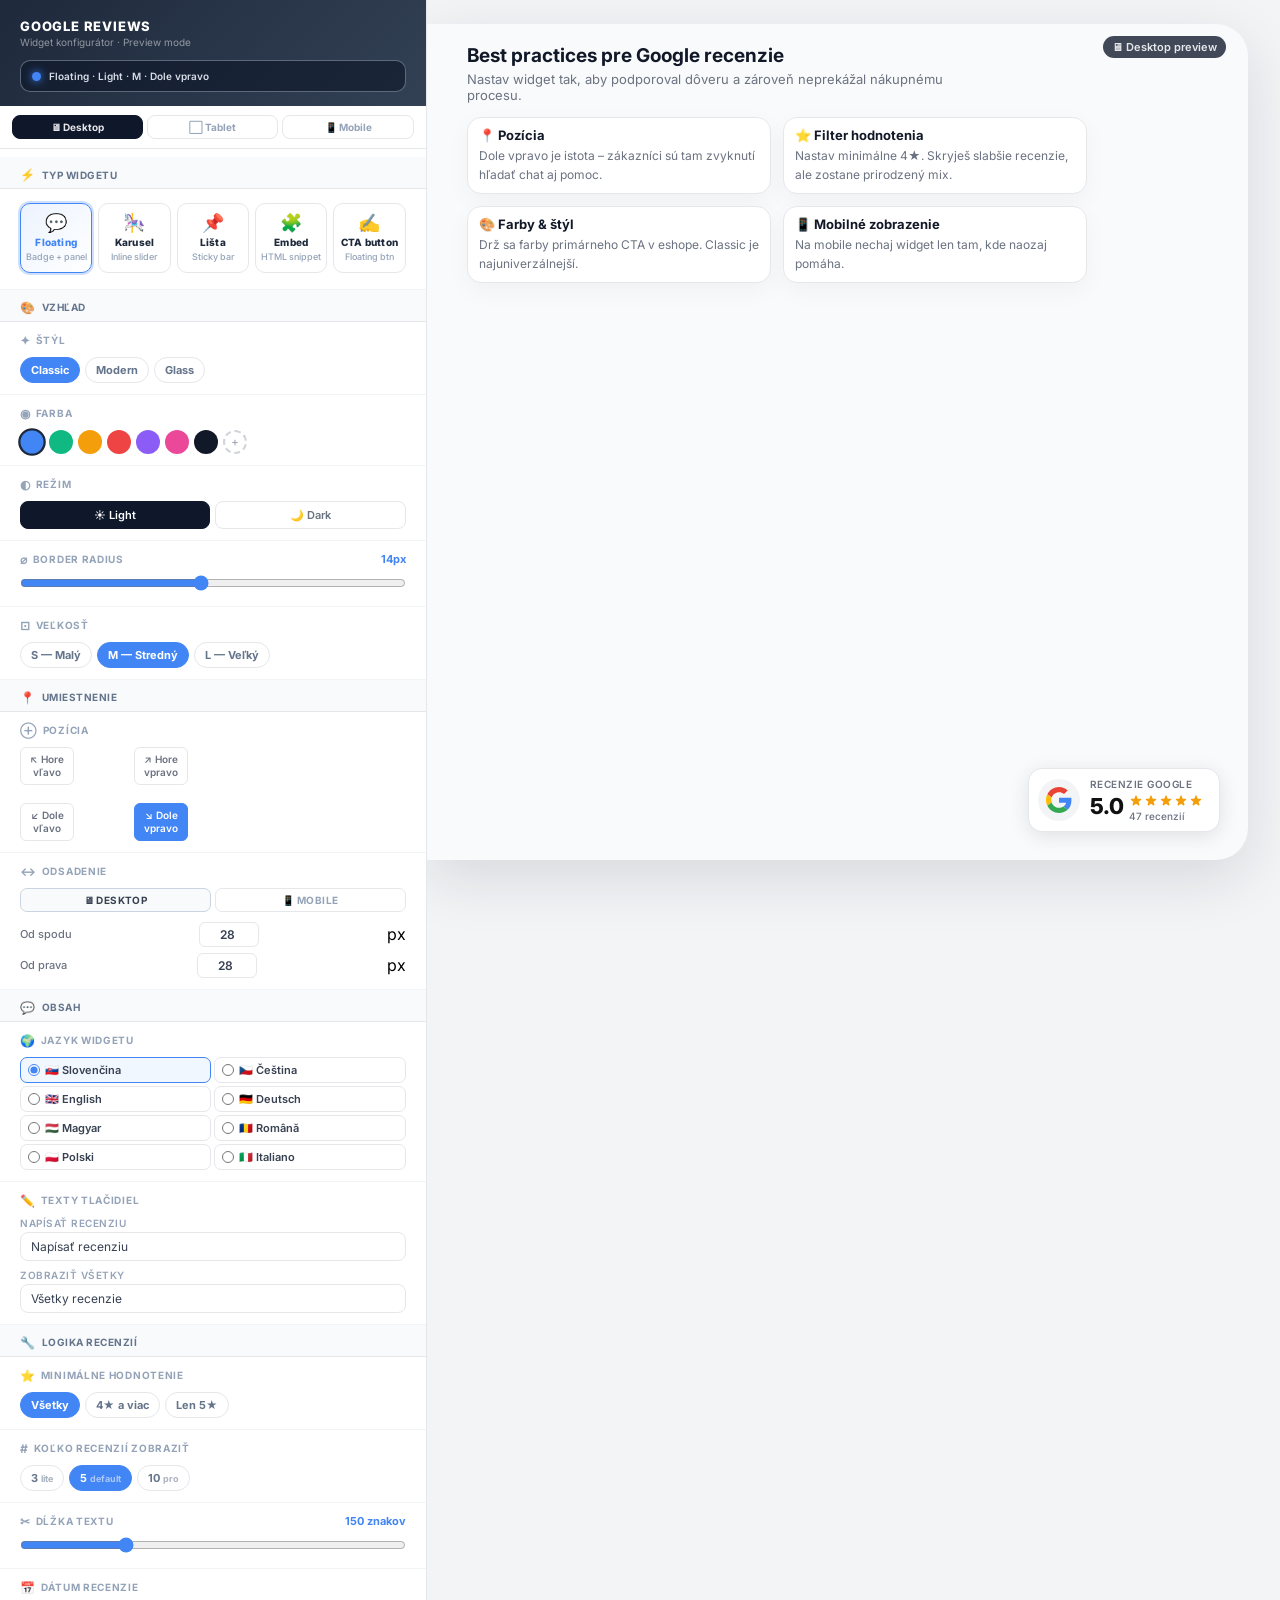
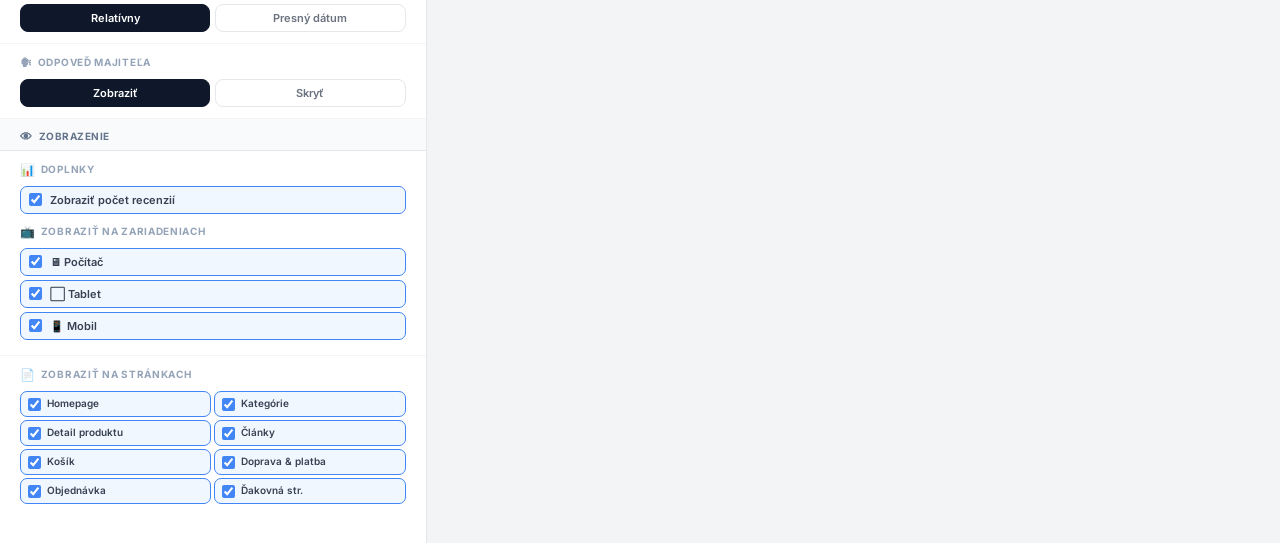
==== google_reviews_widget_v9.html @ a3aeabeb "feat(B): Karusel — reálny slider preview, buildCarousel, CSS štýly" ====
<!DOCTYPE html>
<html lang="sk">
<head>
<meta charset="UTF-8">
<meta name="viewport" content="width=device-width, initial-scale=1.0">
<title>Google Reviews Widget – v9</title>
<link href="https://fonts.googleapis.com/css2?family=Inter:wght@400;500;600;700;800&display=swap" rel="stylesheet">
<link rel="stylesheet" href="styles.css">
</head>
<body>

<div class="app-shell">
  <!-- CONFIG -->
  <div id="config">
    <div class="cfg-head">
      <div class="cfg-head-title">Google Reviews</div>
      <div class="cfg-head-sub">Widget konfigurátor · Preview mode</div>
      <div class="cfg-preview">
        <div class="cfg-preview-dot" id="preview-dot"></div>
        <div class="cfg-preview-text" id="preview-text">Floating · Light · M · Dole vpravo</div>
      </div>
    </div>

    <div class="cfg-device-bar">
      <div class="dev-btn active" onclick="setDevice('desktop',this)">🖥 Desktop</div>
      <div class="dev-btn" onclick="setDevice('tablet',this)">⬜ Tablet</div>
      <div class="dev-btn" onclick="setDevice('mobile',this)">📱 Mobile</div>
    </div>

    <div class="cfg-body">
      <div class="cfg-group"><span>⚡</span> Typ widgetu</div>
      <div class="cfg-section type-selector-section">
        <div class="type-grid">
          <div class="type-btn active" data-type="c0" onclick="switchType('c0',this)">
            <div class="type-icon">💬</div>
            <div class="type-label">Floating</div>
            <div class="type-sub">Badge + panel</div>
          </div>
          <div class="type-btn" data-type="c1" onclick="switchType('c1',this)">
            <div class="type-icon">🎠</div>
            <div class="type-label">Karusel</div>
            <div class="type-sub">Inline slider</div>
          </div>
          <div class="type-btn" data-type="c2" onclick="switchType('c2',this)">
            <div class="type-icon">📌</div>
            <div class="type-label">Lišta</div>
            <div class="type-sub">Sticky bar</div>
          </div>
          <div class="type-btn" data-type="c3" onclick="switchType('c3',this)">
            <div class="type-icon">🧩</div>
            <div class="type-label">Embed</div>
            <div class="type-sub">HTML snippet</div>
          </div>
          <div class="type-btn" data-type="c4" onclick="switchType('c4',this)">
            <div class="type-icon">✍️</div>
            <div class="type-label">CTA button</div>
            <div class="type-sub">Floating btn</div>
          </div>
        </div>
      </div>
      <div id="cfg-dynamic"></div>
    </div>
  </div>

  <!-- PREVIEW -->
  <div id="preview-stage-wrapper">
    <div id="preview-stage">
      <div id="preview-inner">
        <div id="device-label">🖥 Desktop preview</div>
        <div class="preview-copy">
          <h1>Best practices pre Google recenzie</h1>
          <p class="lead">Nastav widget tak, aby podporoval dôveru a zároveň neprekážal nákupnému procesu.</p>
          <div class="tip-grid">
            <div class="tip-card"><h3><span>📍 Pozícia</span></h3><p>Dole vpravo je istota – zákazníci sú tam zvyknutí hľadať chat aj pomoc.</p></div>
            <div class="tip-card"><h3><span>⭐ Filter hodnotenia</span></h3><p>Nastav minimálne 4★. Skryješ slabšie recenzie, ale zostane prirodzený mix.</p></div>
            <div class="tip-card"><h3><span>🎨 Farby &amp; štýl</span></h3><p>Drž sa farby primárneho CTA v eshope. Classic je najuniverzálnejší.</p></div>
            <div class="tip-card"><h3><span>📱 Mobilné zobrazenie</span></h3><p>Na mobile nechaj widget len tam, kde naozaj pomáha.</p></div>
          </div>
        </div>
      </div>
      <div id="device-frame"><div id="device-stage"></div></div>

      <!-- C0: Floating badge + panel -->
      <div id="gr-badge" onclick="togglePanel()"></div>
      <div id="gr-panel">
        <div class="gr-panel-header">
          <div class="gr-panel-header-left">
            <div class="gr-panel-logo-wrap">
              <svg viewBox="0 0 48 48"><path fill="#EA4335" d="M24 9.5c3.54 0 6.71 1.22 9.21 3.6l6.85-6.85C35.9 2.38 30.47 0 24 0 14.62 0 6.51 5.38 2.56 13.22l7.98 6.19C12.43 13.72 17.74 9.5 24 9.5z"/><path fill="#4285F4" d="M46.98 24.55c0-1.57-.15-3.09-.38-4.55H24v9.02h12.94c-.58 2.96-2.26 5.48-4.78 7.18l7.73 6c4.51-4.18 7.09-10.36 7.09-17.65z"/><path fill="#FBBC05" d="M10.53 28.59c-.48-1.45-.76-2.99-.76-4.59s.27-3.14.76-4.59l-7.98-6.19C.92 16.46 0 20.12 0 24c0 3.88.92 7.54 2.56 10.78l7.97-6.19z"/><path fill="#34A853" d="M24 48c6.48 0 11.93-2.13 15.89-5.81l-7.73-6c-2.18 1.48-4.97 2.31-8.16 2.31-6.26 0-11.57-4.22-13.47-9.91l-7.98 6.19C6.51 42.62 14.62 48 24 48z"/></svg>
            </div>
            <div style="min-width:0">
              <div class="gr-panel-biz-name">Sklníky Dúha</div>
              <div class="gr-panel-subtitle">
                <span class="gr-panel-score">5.0</span>
                <div class="gr-panel-stars" id="panel-stars"></div>
                <span class="gr-panel-count" id="panel-count">· 47 recenzií</span>
              </div>
            </div>
          </div>
          <div class="gr-close" onclick="togglePanel()"><svg viewBox="0 0 24 24" fill="none" stroke="currentColor" stroke-width="2.5"><path d="M18 6L6 18M6 6l12 12"/></svg></div>
        </div>
        <div class="gr-reviews" id="gr-reviews-list"></div>
        <div class="gr-panel-footer">
          <button id="btn-write" class="gr-btn gr-btn-outline">✏️ Napísať recenziu</button>
          <button id="btn-all" class="gr-btn gr-btn-primary">Všetky recenzie</button>
        </div>
      </div>

      <!-- C1: Karusel -->
      <div id="preview-c1" style="display:none;position:absolute;inset:0;align-items:center;justify-content:center;padding:24px 32px;"></div>

      <!-- C2–C4: Placeholder previews -->
      <div id="preview-c2" class="widget-preview-placeholder" style="display:none">
        <div class="placeholder-badge">📌</div>
        <div class="placeholder-title">Sticky lišta</div>
        <div class="placeholder-sub">Preview príde v Časti C</div>
      </div>
      <div id="preview-c3" class="widget-preview-placeholder" style="display:none">
        <div class="placeholder-badge">🧩</div>
        <div class="placeholder-title">Embed HTML widget</div>
        <div class="placeholder-sub">Preview príde v Časti D</div>
      </div>
      <div id="preview-c4" class="widget-preview-placeholder" style="display:none">
        <div class="placeholder-badge">✍️</div>
        <div class="placeholder-title">CTA tlačidlo</div>
        <div class="placeholder-sub">Preview príde v Časti E</div>
      </div>

    </div>
  </div>
</div>

<script src="widget.js"></script>
</body>
</html>
---- styles.css ----
/* ══════════════════════════════
   RESET & ROOT
══════════════════════════════ */
:root{ --accent:#4285F4; --radius:14px; }
*{ margin:0; padding:0; box-sizing:border-box; }
body{ font-family:"Inter",sans-serif; min-height:100vh; background:#f3f4f6; }

/* ── LAYOUT ── */
.app-shell{ display:flex; min-height:100vh; }
#config{
  width:33.333vw; min-width:280px; max-width:480px;
  background:#fff; border-right:1px solid #e5e7eb;
  overflow-y:auto; scrollbar-width:thin; scrollbar-color:#e5e7eb transparent;
  position:relative; z-index:10;
}
#preview-stage-wrapper{
  flex:1; display:flex; align-items:flex-start; justify-content:flex-start;
  padding:24px 32px 32px 0; position:relative;
}

/* Preview stage */
#preview-stage{
  position:relative; width:100%; height:calc(100vh - 64px);
  max-width:1200px; margin-left:0; border-radius:0 32px 32px 0;
  background:#f9fafb;
  box-shadow:0 18px 60px rgba(15,23,42,.12);
  overflow:hidden;
  transition: background 0.4s ease;
}

/* ── GLASS PREVIEW BACKGROUNDS ── */
#preview-stage.glass-bg-light{
  background:
    radial-gradient(ellipse at 15% 40%, rgba(99,102,241,0.28) 0%, transparent 50%),
    radial-gradient(ellipse at 85% 20%, rgba(236,72,153,0.22) 0%, transparent 45%),
    radial-gradient(ellipse at 50% 80%, rgba(16,185,129,0.20) 0%, transparent 45%),
    radial-gradient(ellipse at 70% 60%, rgba(245,158,11,0.18) 0%, transparent 40%),
    #e8eaf6;
}
#preview-stage.glass-bg-dark{
  background:
    radial-gradient(ellipse at 15% 45%, rgba(99,102,241,0.45) 0%, transparent 50%),
    radial-gradient(ellipse at 80% 15%, rgba(236,72,153,0.35) 0%, transparent 45%),
    radial-gradient(ellipse at 55% 80%, rgba(16,185,129,0.30) 0%, transparent 45%),
    radial-gradient(ellipse at 75% 55%, rgba(245,158,11,0.25) 0%, transparent 40%),
    #060818;
}

#preview-inner{
  position:relative; width:100%; height:100%; padding:20px 28px 24px 40px;
}

/* ── PREVIEW CONTENT ── */
.preview-copy h1{ font-size:19px; font-weight:700; color:#111827; margin-bottom:4px; }
.preview-copy p.lead{ font-size:13px; color:#6b7280; margin-bottom:14px; max-width:520px; }
.tip-grid{ display:grid; grid-template-columns:repeat(2,minmax(0,1fr)); gap:12px; max-width:620px; }
.tip-card{ background:#ffffff; border-radius:14px; padding:9px 11px; border:1px solid #e5e7eb; box-shadow:0 8px 24px rgba(15,23,42,.04); }
.tip-card h3{ font-size:12px; font-weight:700; margin-bottom:4px; color:#111827; display:flex; align-items:center; gap:6px; }
.tip-card h3 span{ font-size:13px; }
.tip-card p{ font-size:12px; color:#6b7280; line-height:1.55; }

/* Tip cards v glass mode */
.glass-bg-light .tip-card{
  background:rgba(255,255,255,0.45);
  backdrop-filter:blur(10px) saturate(1.5);
  -webkit-backdrop-filter:blur(10px) saturate(1.5);
  border-color:rgba(255,255,255,0.65);
  color:#1d1d1f;
}
.glass-bg-dark .tip-card{
  background:rgba(255,255,255,0.07);
  backdrop-filter:blur(10px) saturate(1.4);
  -webkit-backdrop-filter:blur(10px) saturate(1.4);
  border-color:rgba(255,255,255,0.12);
}
.glass-bg-dark .tip-card h3,
.glass-bg-dark .preview-copy h1{ color:#f5f5f7; }
.glass-bg-dark .tip-card p,
.glass-bg-dark .preview-copy p.lead{ color:#98989d; }

/* Device label */
#device-label{
  position:absolute; top:12px; right:22px; z-index:2;
  padding:4px 9px; border-radius:999px; background:rgba(15,23,42,.78);
  color:#e5e7eb; font-size:11px; font-weight:600; display:flex; align-items:center; gap:6px;
}

/* Device frame */
#device-frame{
  position:absolute; inset:auto 24px 24px auto;
  border-radius:36px; border:3px solid #111827;
  box-shadow:0 24px 80px rgba(15,23,42,.45);
  background:radial-gradient(circle at 0 0,#111827 0,#020617 60%,#020617 100%);
  display:none; overflow:hidden;
}
#device-frame.mobile{ width:390px; height:760px; border-radius:46px; }
#device-frame.tablet{ width:820px; height:520px; border-radius:32px; }
#device-frame.visible{ display:block; }
#device-frame.mobile::before{
  content:""; position:absolute; top:12px; left:50%; transform:translateX(-50%);
  width:104px; height:10px; background:#020617; border-radius:999px;
}
#device-stage{ position:absolute; inset:0; padding:14px; pointer-events:none; }
.device-mode #preview-inner{ padding:18px 22px 22px 32px; }
.device-mode .tip-grid{ max-width:420px; }

/* ══════════════════════════════
   CONFIG PANEL
══════════════════════════════ */
.cfg-head{
  padding:18px 20px 14px; background:linear-gradient(135deg,#1e293b 0%,#334155 100%);
  position:sticky; top:0; z-index:20;
}
.cfg-head-title{ font-size:13px; font-weight:800; color:#fff; letter-spacing:.8px; text-transform:uppercase; }
.cfg-head-sub{ font-size:10px; color:rgba(255,255,255,.5); margin-top:2px; }
.cfg-preview{
  margin-top:12px; padding:8px 11px; border-radius:10px;
  background:rgba(15,23,42,.65); border:1px solid rgba(148,163,184,.55);
  display:flex; align-items:center; gap:8px;
}
.cfg-preview-dot{ width:9px; height:9px; border-radius:50%; background:var(--accent); box-shadow:0 0 8px var(--accent); flex-shrink:0; }
.cfg-preview-text{ font-size:10px; color:rgba(226,232,240,.95); font-weight:600; line-height:1.4; }

.cfg-device-bar{
  display:flex; gap:4px; padding:9px 12px; background:#fff;
  border-bottom:1px solid #e5e7eb; position:sticky; top:86px; z-index:15;
}
.dev-btn{
  flex:1; padding:5px 4px; border-radius:8px; border:1.5px solid #e5e7eb;
  font-size:10px; font-weight:700; color:#94a3b8; background:#fff;
  text-align:center; cursor:pointer; transition:all .15s;
}
.dev-btn.active{ background:#0f172a; color:#e5e7eb; border-color:#0f172a; }

.cfg-body{ padding:8px 0 28px; }
.cfg-group{ font-size:10px; font-weight:700; color:#64748b; text-transform:uppercase; letter-spacing:.5px; padding:10px 20px 6px; background:#f8fafc; border-bottom:1px solid #e5e7eb; display:flex; align-items:center; gap:6px; }
.cfg-group span{ font-size:12px; }
.cfg-section{ padding:11px 20px; border-bottom:1px solid #f3f4f6; }
.cfg-section:last-child{ border-bottom:none; }
.cfg-label{ font-size:10px; font-weight:700; color:#94a3b8; text-transform:uppercase; letter-spacing:.7px; margin-bottom:9px; display:flex; align-items:center; gap:5px; }
.cfg-label-icon{ font-size:12px; }

.cfg-row{ display:flex; gap:5px; flex-wrap:wrap; }
.pill-btn{ padding:5px 10px; border-radius:20px; border:1.5px solid #e5e7eb; font-size:11px; font-weight:700; cursor:pointer; background:#fff; color:#64748b; transition:all .15s; white-space:nowrap; }
.pill-btn.active{ background:var(--accent); color:#fff; border-color:var(--accent); }
.color-swatch{ width:24px; height:24px; border-radius:50%; cursor:pointer; border:2px solid transparent; transition:all .15s; }
.color-swatch.active{ border-color:#1e293b; transform:scale(1.15); }
.color-custom{ width:24px; height:24px; border-radius:50%; cursor:pointer; border:2px dashed #d1d5db; position:relative; display:flex; align-items:center; justify-content:center; font-size:12px; color:#9ca3af; }
.color-custom input[type=color]{ position:absolute; opacity:0; inset:0; cursor:pointer; }
.toggle-wrap{ display:flex; gap:5px; }
.toggle-btn{ flex:1; padding:6px; border-radius:8px; border:1.5px solid #e5e7eb; font-size:11px; font-weight:600; cursor:pointer; text-align:center; background:#fff; color:#6b7280; transition:all .15s; }
.toggle-btn.active{ background:#0f172a; color:#fff; border-color:#0f172a; }
.slider-row{ display:flex; align-items:center; justify-content:space-between; margin-bottom:4px; }
.cfg-slider{ width:100%; accent-color:var(--accent); cursor:pointer; margin-top:4px; }
.cfg-slider-val{ font-size:11px; color:var(--accent); font-weight:700; }
.pos-grid{ display:grid; grid-template-columns:repeat(3,minmax(0,1fr)); gap:3px; max-width:168px; }
.pos-btn{ padding:5px 3px; border-radius:6px; border:1.5px solid #e5e7eb; font-size:10px; font-weight:600; cursor:pointer; text-align:center; background:#fff; color:#6b7280; line-height:1.3; transition:all .15s; }
.pos-btn.active{ background:var(--accent); color:#fff; border-color:var(--accent); }
.pos-btn.hb{ visibility:hidden; }

.offset-tabs{ display:flex; gap:4px; margin-bottom:10px; }
.offset-tab{ flex:1; padding:5px 8px; border-radius:7px; border:1.5px solid #e5e7eb; font-size:10px; font-weight:700; cursor:pointer; text-align:center; background:#fff; color:#94a3b8; transition:all .15s; text-transform:uppercase; letter-spacing:.4px; }
.offset-tab.active{ background:#f8fafc; color:#374151; border-color:#cbd5e1; }
.offset-row{ display:flex; align-items:center; justify-content:space-between; margin-top:6px; }
.offset-row label{ font-size:11px; color:#6b7280; font-weight:500; }
.offset-input{ width:60px; padding:4px 8px; border:1.5px solid #e5e7eb; border-radius:6px; font-size:12px; font-weight:600; color:#374151; text-align:right; font-family:"Inter",sans-serif; outline:none; }
.offset-input:focus{ border-color:var(--accent); }

.lang-grid{ display:grid; grid-template-columns:1fr 1fr; gap:3px; }
.lang-opt{ display:flex; align-items:center; gap:5px; padding:5px 7px; border-radius:7px; border:1.5px solid #e5e7eb; cursor:pointer; }
.lang-opt input[type=radio]{ accent-color:var(--accent); width:12px; height:12px; }
.lang-opt span{ font-size:11px; font-weight:600; color:#374151; }
.lang-opt:has(input:checked){ background:#f0f7ff; border-color:var(--accent); }

.cfg-input-label{ font-size:10px; font-weight:600; color:#94a3b8; text-transform:uppercase; letter-spacing:.5px; margin-top:8px; margin-bottom:3px; display:block; }
.cfg-input{ width:100%; padding:6px 10px; border:1.5px solid #e5e7eb; border-radius:8px; font-size:12px; font-family:"Inter",sans-serif; color:#374151; outline:none; }
.cfg-input:focus{ border-color:var(--accent); }

.chk-grid{ display:grid; grid-template-columns:1fr 1fr; gap:3px; }
.chk-item{ display:flex; align-items:flex-start; gap:6px; padding:5px 7px; border-radius:7px; border:1.5px solid #e5e7eb; cursor:pointer; }
.chk-item input[type=checkbox]{ accent-color:var(--accent); width:13px; height:13px; margin-top:1px; }
.chk-item span{ font-size:10px; font-weight:600; color:#374151; line-height:1.3; }
.chk-item:has(input:checked){ background:#f0f7ff; border-color:var(--accent); }
.chk-single{ display:flex; align-items:center; gap:8px; padding:6px 8px; border-radius:7px; border:1.5px solid #e5e7eb; cursor:pointer; margin-bottom:4px; }
.chk-single input[type=checkbox]{ accent-color:var(--accent); width:13px; height:13px; }
.chk-single span{ font-size:11px; font-weight:600; color:#374151; }
.chk-single:has(input:checked){ background:#f0f7ff; border-color:var(--accent); }

/* ══════════════════════════════
   WIDGET BADGE
══════════════════════════════ */
#gr-badge{
  cursor:pointer; user-select:none;
  position:absolute; z-index:200;
  transition:box-shadow .25s ease, transform .25s ease;
  backdrop-filter: var(--gr-blur, none);
  -webkit-backdrop-filter: var(--gr-blur, none);
}
.gr-logo-wrap{
  border-radius:50% !important;
  background:var(--gr-logo-bg,#f3f4f6);
  display:flex; align-items:center; justify-content:center; flex-shrink:0;
}

/* HORIZ badge */
#gr-badge.horiz{
  display:flex; align-items:center; gap:10px; padding:9px 16px 9px 9px;
  border-radius:var(--radius);
  background:var(--gr-bg,#fff);
  border:var(--gr-border-style,1.5px solid #e5e7eb);
  box-shadow:var(--gr-badge-shadow,0 4px 20px rgba(0,0,0,.10));
}
#gr-badge.horiz:hover{
  box-shadow:var(--gr-badge-shadow-hover,0 8px 32px rgba(0,0,0,.16));
  transform:scale(1.02);
  backdrop-filter: var(--gr-blur-hover, var(--gr-blur, none));
  -webkit-backdrop-filter: var(--gr-blur-hover, var(--gr-blur, none));
}
#gr-badge.horiz .gr-logo-wrap{ width:42px; height:42px; }
#gr-badge.horiz .gr-logo-wrap svg{ width:26px; height:26px; }
#gr-badge.horiz .gr-badge-label{ font-size:10px; font-weight:600; color:var(--gr-text-muted,#6b7280); text-transform:uppercase; letter-spacing:.5px; margin-bottom:4px; display:block; }
#gr-badge.horiz .gr-score-block{ display:flex; align-items:flex-start; gap:6px; }
#gr-badge.horiz .gr-badge-score{ font-size:22px; font-weight:800; color:var(--gr-score-color,var(--gr-text,#111)); letter-spacing:-.5px; line-height:1; padding-top:1px; }
#gr-badge.horiz .gr-stars-count{ display:flex; flex-direction:column; gap:2px; }
#gr-badge.horiz .gr-badge-stars{ display:flex; gap:1px; }
#gr-badge.horiz .gr-badge-stars svg{ width:14px; height:14px; }
#gr-badge.horiz .gr-badge-count{ font-size:10px; font-weight:500; color:var(--gr-text-muted,#6b7280); }

/* VERT badge */
#gr-badge.vert{
  display:flex; flex-direction:column; align-items:center; gap:5px;
  padding:13px 9px 11px; width:46px;
  background:var(--gr-bg,#fff);
  border:var(--gr-border-style,1.5px solid #e5e7eb);
  box-shadow:var(--gr-badge-shadow,0 4px 20px rgba(0,0,0,.10));
}
#gr-badge.vert:hover{
  box-shadow:var(--gr-badge-shadow-hover,0 8px 32px rgba(0,0,0,.16));
  backdrop-filter: var(--gr-blur-hover, var(--gr-blur, none));
  -webkit-backdrop-filter: var(--gr-blur-hover, var(--gr-blur, none));
}
#gr-badge.vert.side-right{ border-right:none; border-left:3px solid var(--accent); border-radius:var(--radius) 0 0 var(--radius); }
#gr-badge.vert.side-left{ border-left:none; border-right:3px solid var(--accent); border-radius:0 var(--radius) var(--radius) 0; }
.vert-stars{ display:flex; flex-direction:column; gap:2px; align-items:center; }
.vert-stars svg{ width:14px; height:14px; }
.vert-count{ font-size:9px; font-weight:700; color:var(--gr-text-muted,#6b7280); writing-mode:vertical-rl; transform:rotate(180deg); letter-spacing:.3px; line-height:1; margin-top:1px; }
.vert-divider{ width:22px; height:1px; background:var(--gr-border-raw,#e5e7eb); margin:3px 0; }
.vert-score{ font-size:13px; font-weight:800; color:var(--gr-text,#111); writing-mode:vertical-rl; transform:rotate(180deg); letter-spacing:-.3px; line-height:1; }
#gr-badge.vert .gr-logo-wrap{ width:26px; height:26px; margin-top:1px; }
#gr-badge.vert .gr-logo-wrap svg{ width:16px; height:16px; }

/* ══════════════════════════════
   MODERN BADGE overrides
══════════════════════════════ */
#gr-badge.modern-badge.horiz{
  border-radius:calc(var(--radius) + 4px);
  padding:10px 18px 10px 10px;
  border:none;
}
#gr-badge.modern-badge.horiz .gr-logo-wrap{
  border-radius:10px !important;
  width:44px; height:44px;
}
#gr-badge.modern-badge .gr-badge-label{
  font-size:9px; letter-spacing:1px; font-weight:800;
  color:var(--accent) !important; opacity:.9;
}
#gr-badge.modern-badge .gr-badge-score{
  font-size:24px; font-weight:900;
  background:linear-gradient(135deg, var(--accent) 0%, color-mix(in srgb, var(--accent) 60%, #fff) 100%);
  -webkit-background-clip:text; -webkit-text-fill-color:transparent; background-clip:text;
}

/* ══════════════════════════════
   PANEL
══════════════════════════════ */
#gr-panel{
  position:absolute; width:356px; max-height:530px; z-index:201;
  display:flex; flex-direction:column; overflow:hidden;
  opacity:0; transform:scale(.96) translateY(6px); pointer-events:none;
  transition:opacity .22s ease, transform .22s ease;
  background:var(--gr-bg,#fff);
  border:var(--gr-border-style,1.5px solid #e5e7eb);
  border-radius:var(--radius);
  box-shadow:0 16px 56px rgba(0,0,0,.14);
  backdrop-filter: var(--gr-blur, none);
  -webkit-backdrop-filter: var(--gr-blur, none);
}
#gr-panel.open{ opacity:1; transform:none; pointer-events:all; }

/* Modern panel overrides */
#gr-panel.modern-panel{
  border:none;
  border-radius:20px;
  box-shadow: 0 0 0 1px rgba(0,0,0,0.06), 0 24px 64px rgba(0,0,0,0.14), 0 8px 24px rgba(0,0,0,0.08);
  overflow:hidden;
}
#gr-panel.modern-dark{
  box-shadow:
    0 0 0 1px var(--accent, #4285F4),
    0 0 60px color-mix(in srgb, var(--accent) 40%, transparent),
    0 24px 64px rgba(0,0,0,0.70);
}

.gr-panel-header{
  padding:14px 16px 12px;
  border-bottom:1px solid var(--gr-divider,#f3f4f6);
  display:flex; align-items:flex-start; justify-content:space-between; gap:10px;
  background:var(--gr-panel-header-bg,transparent);
}
/* Modern header */
#gr-panel.modern-panel .gr-panel-header{
  padding:16px 18px 14px;
  border-bottom:none;
}
#gr-panel.modern-panel .gr-panel-biz-name{
  font-size:15px; font-weight:800; letter-spacing:-.2px;
}
#gr-panel.modern-panel .gr-panel-score{
  font-size:16px; font-weight:900;
  background:linear-gradient(135deg, var(--accent) 0%, color-mix(in srgb, var(--accent) 60%, #fff) 100%);
  -webkit-background-clip:text; -webkit-text-fill-color:transparent; background-clip:text;
}

.gr-panel-header-left{ display:flex; align-items:center; gap:10px; min-width:0; }
.gr-panel-logo-wrap{
  width:36px; height:36px; border-radius:50%!important;
  background:var(--gr-logo-bg,#f3f4f6);
  display:flex; align-items:center; justify-content:center; flex-shrink:0;
}
#gr-panel.modern-panel .gr-panel-logo-wrap{
  border-radius:10px !important;
  width:40px; height:40px;
}
.gr-panel-logo-wrap svg{ width:21px; height:21px; }
.gr-panel-biz-name{ font-size:13px; font-weight:700; color:var(--gr-text,#111); }
.gr-panel-subtitle{ display:flex; align-items:center; gap:5px; margin-top:3px; }
.gr-panel-score{ font-size:13px; font-weight:800; color:var(--gr-text,#111); }
.gr-panel-stars{ display:flex; gap:1px; }
.gr-panel-stars svg{ width:12px; height:12px; }
.gr-panel-count{ font-size:11px; color:var(--gr-text-muted,#9ca3af); font-weight:500; }
.gr-close{
  width:26px; height:26px; min-width:26px;
  background:var(--gr-close-bg,var(--gr-chip,#f9fafb));
  border:1px solid var(--gr-close-border,var(--gr-border-raw,#e5e7eb));
  border-radius:50%; cursor:pointer; display:flex; align-items:center; justify-content:center;
  transition:background .15s; margin-top:2px;
  backdrop-filter: var(--gr-close-blur, none);
  -webkit-backdrop-filter: var(--gr-close-blur, none);
}
.gr-close:hover{ filter:brightness(.9); }
.gr-close svg{ width:12px; height:12px; color:var(--gr-close-icon,#6b7280); }

.gr-reviews{ overflow-y:auto; flex:1; padding:4px 0; scrollbar-width:thin; scrollbar-color:var(--gr-border-raw,#e5e7eb) transparent; }
.gr-review-item{ padding:11px 15px; border-bottom:1px solid var(--gr-divider,#f9fafb); transition:background .15s; }
.gr-review-item:last-child{ border-bottom:none; }
.gr-review-item:hover{ background:var(--gr-review-hover,#fafafa); }

#gr-panel.modern-panel .gr-reviews{ padding:6px 0; }
#gr-panel.modern-panel .gr-review-item{
  padding:12px 18px;
  border-bottom:none;
  border-radius:0;
  margin:0 8px 2px;
  border-radius:12px;
}
#gr-panel.modern-panel .gr-review-item:hover{
  background:var(--gr-review-hover);
}
#gr-panel.modern-panel .gr-reviewer-name{ font-weight:700; font-size:13px; }

.gr-review-top{ display:flex; align-items:center; gap:9px; margin-bottom:5px; }
.gr-avatar{ width:30px; height:30px; border-radius:50%; flex-shrink:0; display:flex; align-items:center; justify-content:center; font-size:11px; font-weight:700; color:white; }
.gr-reviewer-name{ font-size:13px; font-weight:600; color:var(--gr-text,#111); }
.gr-review-date{ font-size:11px; color:var(--gr-text-muted,#9ca3af); margin-top:1px; }
.gr-review-stars{ display:flex; gap:1px; margin-bottom:5px; }
.gr-review-stars svg{ width:12px; height:12px; }
.gr-review-text{ font-size:13px; color:var(--gr-text-body,#4b5563); line-height:1.55; }
.gr-read-more{ color:var(--accent); font-size:12px; cursor:pointer; font-weight:600; }
.gr-text-full{ display:none; }
.gr-text-full.visible{ display:inline; }
.gr-text-short.hidden{ display:none; }

.gr-panel-footer{ padding:10px 15px; border-top:1px solid var(--gr-divider,#f3f4f6); display:flex; gap:8px; }
#gr-panel.modern-panel .gr-panel-footer{
  padding:12px 18px 14px;
  border-top:none;
  background:var(--gr-panel-header-bg, transparent);
}
.gr-btn{
  flex:1; padding:8px 10px; font-size:12px; font-weight:600; text-align:center;
  cursor:pointer; border-radius:calc(var(--radius) - 4px); border:none;
  font-family:"Inter",sans-serif; transition:all .15s;
}
#gr-panel.modern-panel .gr-btn{ border-radius:10px; padding:9px 12px; font-weight:700; }
.gr-btn-outline{
  background:var(--gr-btn-outline-bg,#f9fafb);
  border:1.5px solid var(--gr-btn-outline-border,#e5e7eb);
  color:var(--gr-btn-outline-color,#374151);
  box-shadow:var(--gr-btn-outline-shadow,none);
  backdrop-filter:var(--gr-btn-outline-blur,none);
  -webkit-backdrop-filter:var(--gr-btn-outline-blur,none);
}
.gr-btn-outline:hover{ filter:brightness(.95); }
.gr-btn-primary{
  background:var(--accent);
  color:white;
  box-shadow:var(--gr-btn-primary-shadow,none);
}
.gr-btn-primary:hover{ filter:brightness(.92); }

/* ══════════════════════════════
   OWNER REPLY
══════════════════════════════ */
.gr-owner-reply{
  margin-top:9px;
  padding:9px 11px 9px 12px;
  border-radius:8px;
  background:var(--gr-owner-reply-bg, rgba(66,133,244,0.06));
  border-left:3px solid var(--accent);
}
.gr-owner-label{
  display:flex; align-items:center; gap:5px;
  font-size:10px; font-weight:700;
  color:var(--accent);
  text-transform:uppercase; letter-spacing:.5px;
  margin-bottom:5px;
}
.gr-owner-reply p{
  font-size:12px; color:var(--gr-text-body,#4b5563); line-height:1.55; margin:0;
}
.glass-bg-light .gr-owner-reply, #gr-panel.glass-light .gr-owner-reply{
  background:rgba(255,255,255,0.12); border-left-color:rgba(255,255,255,0.60);
  backdrop-filter:blur(8px); -webkit-backdrop-filter:blur(8px);
}
.glass-bg-light .gr-owner-label, #gr-panel.glass-light .gr-owner-label{ color:rgba(255,255,255,0.85); }
.glass-bg-light .gr-owner-reply p, #gr-panel.glass-light .gr-owner-reply p{ color:rgba(255,255,255,0.75); }
.glass-bg-dark .gr-owner-reply, #gr-panel.glass-dark .gr-owner-reply{
  background:rgba(255,255,255,0.07); border-left-color:rgba(255,255,255,0.30);
  backdrop-filter:blur(8px); -webkit-backdrop-filter:blur(8px);
}
.glass-bg-dark .gr-owner-label, #gr-panel.glass-dark .gr-owner-label{ color:rgba(255,255,255,0.70); }
.glass-bg-dark .gr-owner-reply p, #gr-panel.glass-dark .gr-owner-reply p{ color:rgba(255,255,255,0.60); }

/* ══════════════════════════════
   TYPE SELECTOR  (Časť A)
══════════════════════════════ */
.type-selector-section{ padding:14px 20px 16px; }

.type-grid{
  display:grid;
  grid-template-columns:repeat(5,1fr);
  gap:6px;
}
.type-btn{
  display:flex; flex-direction:column; align-items:center; gap:4px;
  padding:10px 4px 9px;
  border-radius:10px;
  border:1.5px solid #e5e7eb;
  background:#fff;
  cursor:pointer;
  transition:all .15s;
  text-align:center;
}
.type-btn:hover{ border-color:var(--accent); background:#f0f7ff; }
.type-btn.active{
  border-color:var(--accent);
  background:linear-gradient(135deg, color-mix(in srgb, var(--accent) 10%, #fff) 0%, #fff 100%);
  box-shadow:0 0 0 2px color-mix(in srgb, var(--accent) 25%, transparent);
}
.type-icon{ font-size:18px; line-height:1; }
.type-label{ font-size:10px; font-weight:800; color:#1e293b; letter-spacing:.2px; line-height:1.2; }
.type-sub{ font-size:9px; color:#94a3b8; font-weight:500; line-height:1.2; }
.type-btn.active .type-label{ color:var(--accent); }

/* ══════════════════════════════
   WIDGET PLACEHOLDER PREVIEWS
══════════════════════════════ */
.widget-preview-placeholder{
  position:absolute;
  top:50%; left:50%;
  transform:translate(-50%,-50%);
  display:flex; flex-direction:column; align-items:center; gap:10px;
  padding:32px 40px;
  border-radius:20px;
  background:rgba(255,255,255,0.80);
  border:2px dashed #d1d5db;
  backdrop-filter:blur(8px);
  -webkit-backdrop-filter:blur(8px);
  text-align:center;
  z-index:100;
}
.placeholder-badge{ font-size:40px; line-height:1; }
.placeholder-title{ font-size:15px; font-weight:800; color:#1e293b; }
.placeholder-sub{ font-size:12px; color:#94a3b8; font-weight:500; }

@media(max-width:900px){
  #preview-stage-wrapper{ display:none; }
  #config{ width:100%; max-width:100%; }
}
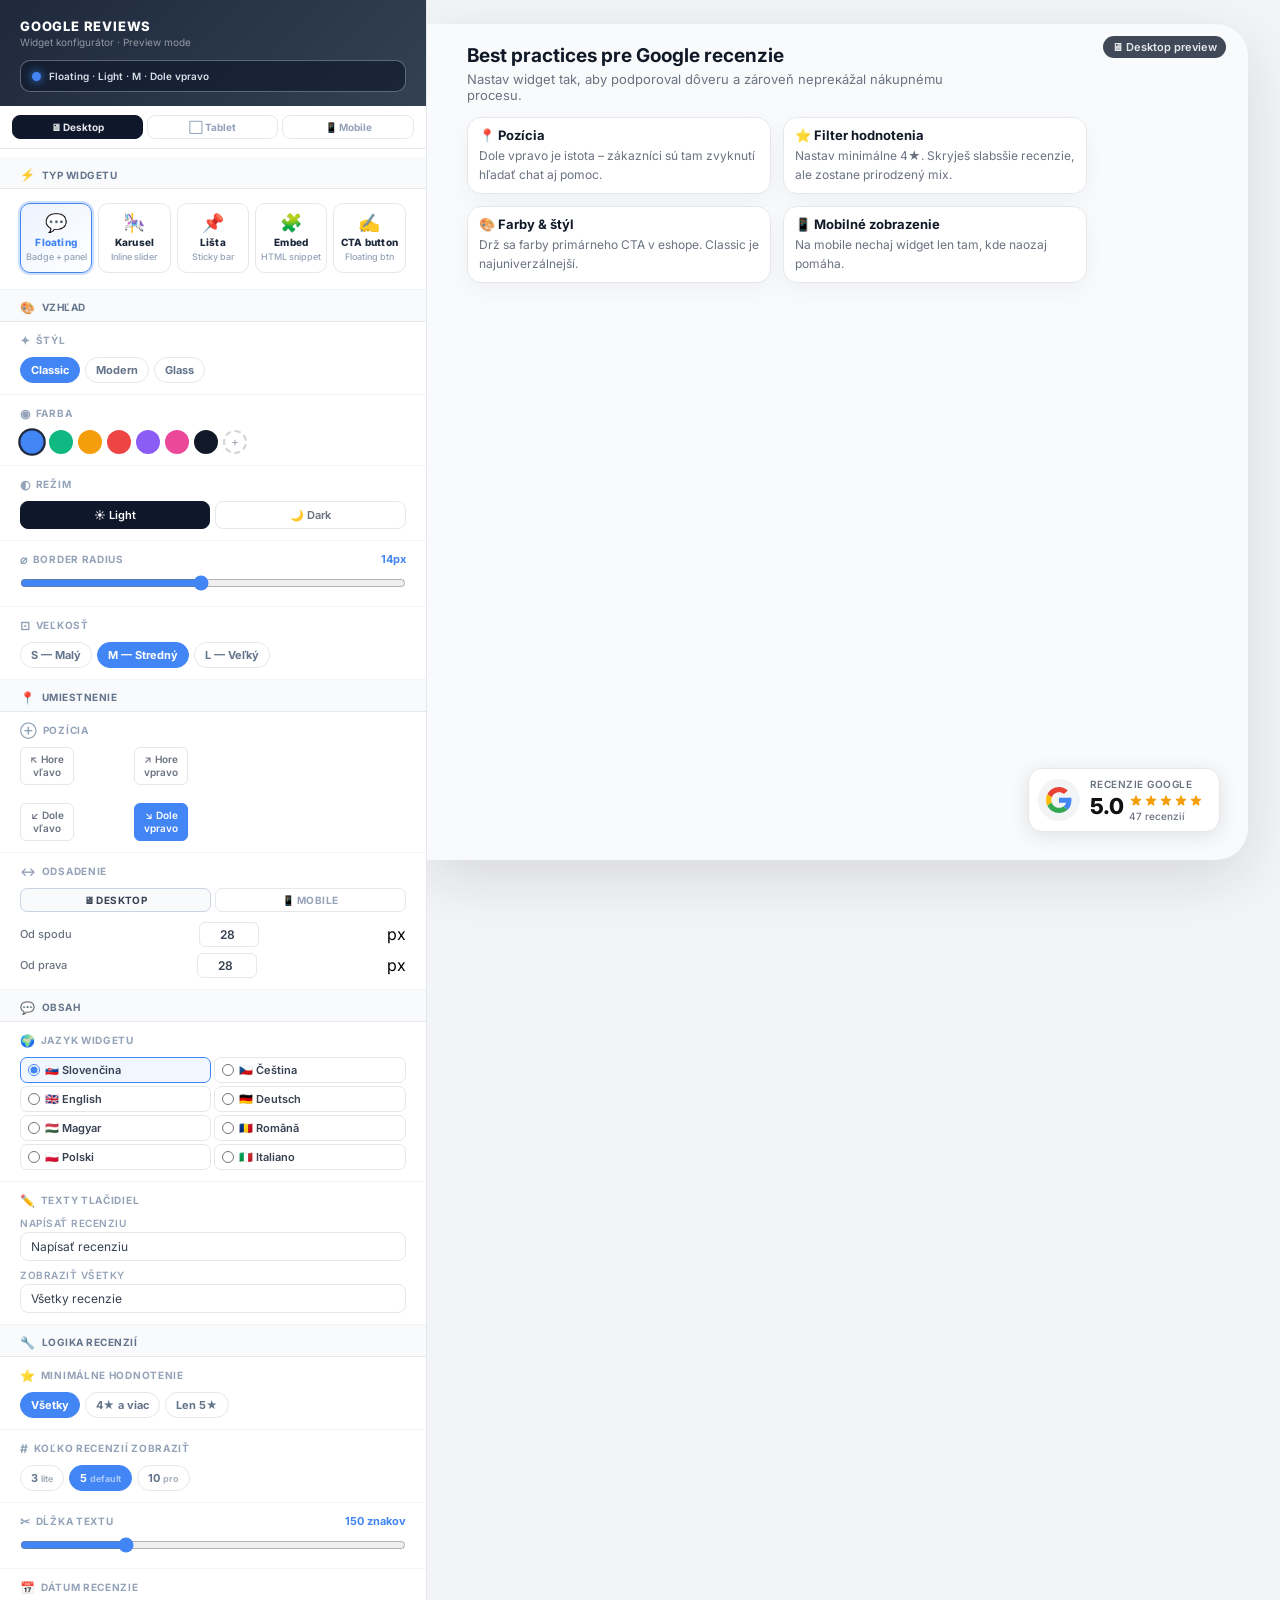
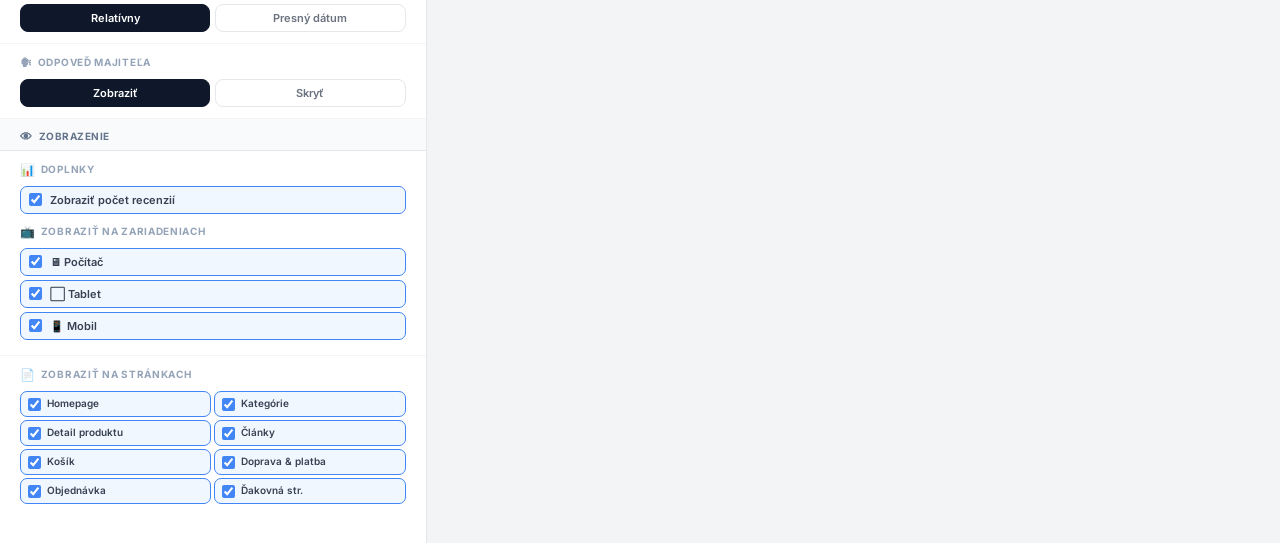
==== commit f79818a1: "feat(c4): fix #preview-c4 div — remove placeholder, set position:absolute" ====
--- a/google_reviews_widget_v9.html
+++ b/google_reviews_widget_v9.html
@@ -69,10 +69,10 @@
         <div id="device-label">🖥 Desktop preview</div>
         <div class="preview-copy">
           <h1>Best practices pre Google recenzie</h1>
-          <p class="lead">Nastav widget tak, aby podporoval dôveru a zároveň neprekážal nákupnému procesu.</p>
+          <p class="lead">Nastav widget tak, aby podporoval dôveru a zároveň neprекážal nákupnému procesu.</p>
           <div class="tip-grid">
             <div class="tip-card"><h3><span>📍 Pozícia</span></h3><p>Dole vpravo je istota – zákazníci sú tam zvyknutí hľadať chat aj pomoc.</p></div>
-            <div class="tip-card"><h3><span>⭐ Filter hodnotenia</span></h3><p>Nastav minimálne 4★. Skryješ slabšie recenzie, ale zostane prirodzený mix.</p></div>
+            <div class="tip-card"><h3><span>⭐ Filter hodnotenia</span></h3><p>Nastav minimálne 4★. Skryješ slabsšie recenzie, ale zostane prirodzený mix.</p></div>
             <div class="tip-card"><h3><span>🎨 Farby &amp; štýl</span></h3><p>Drž sa farby primárneho CTA v eshope. Classic je najuniverzálnejší.</p></div>
             <div class="tip-card"><h3><span>📱 Mobilné zobrazenie</span></h3><p>Na mobile nechaj widget len tam, kde naozaj pomáha.</p></div>
           </div>
@@ -109,22 +109,14 @@
       <!-- C1: Karusel -->
       <div id="preview-c1" style="display:none;position:absolute;inset:0;align-items:center;justify-content:center;padding:24px 32px;"></div>
 
-      <!-- C2–C4: Placeholder previews -->
-      <div id="preview-c2" class="widget-preview-placeholder" style="display:none">
-        <div class="placeholder-badge">📌</div>
-        <div class="placeholder-title">Sticky lišta</div>
-        <div class="placeholder-sub">Preview príde v Časti C</div>
-      </div>
-      <div id="preview-c3" class="widget-preview-placeholder" style="display:none">
-        <div class="placeholder-badge">🧩</div>
-        <div class="placeholder-title">Embed HTML widget</div>
-        <div class="placeholder-sub">Preview príde v Časti D</div>
-      </div>
-      <div id="preview-c4" class="widget-preview-placeholder" style="display:none">
-        <div class="placeholder-badge">✍️</div>
-        <div class="placeholder-title">CTA tlačidlo</div>
-        <div class="placeholder-sub">Preview príde v Časti E</div>
-      </div>
+      <!-- C2: Sticky bar -->
+      <div id="preview-c2" class="widget-preview-placeholder" style="display:none"></div>
+
+      <!-- C3: Embed -->
+      <div id="preview-c3" style="display:none;position:absolute;inset:0;overflow-y:auto;padding:28px 32px 32px;"></div>
+
+      <!-- C4: CTA button -->
+      <div id="preview-c4" style="display:none;position:absolute;z-index:200"></div>
 
     </div>
   </div>
--- a/styles.css
+++ b/styles.css
@@ -308,7 +308,6 @@
   display:flex; align-items:flex-start; justify-content:space-between; gap:10px;
   background:var(--gr-panel-header-bg,transparent);
 }
-/* Modern header */
 #gr-panel.modern-panel .gr-panel-header{
   padding:16px 18px 14px;
   border-bottom:none;
@@ -494,6 +493,406 @@
 .placeholder-title{ font-size:15px; font-weight:800; color:#1e293b; }
 .placeholder-sub{ font-size:12px; color:#94a3b8; font-weight:500; }
 
+/* ══════════════════════════════
+   STICKY BAR (Časť C — c2)
+══════════════════════════════ */
+
+#preview-c2{
+  position:absolute;
+  left:0; right:0;
+  z-index:150;
+  display:none;
+  align-items:center;
+  justify-content:center;
+  transition:top .3s ease, bottom .3s ease;
+}
+#preview-c2.bar-top{ top:0; bottom:auto; }
+#preview-c2.bar-bottom{ bottom:0; top:auto; }
+
+.gr-bar{
+  width:100%;
+  display:flex;
+  align-items:center;
+  justify-content:space-between;
+  gap:16px;
+  padding:10px 28px;
+  background:var(--gr-bg,#fff);
+  border-bottom:var(--gr-border-style, 1.5px solid #e5e7eb);
+  backdrop-filter:var(--gr-blur,none);
+  -webkit-backdrop-filter:var(--gr-blur,none);
+  box-shadow:0 2px 16px rgba(0,0,0,.08);
+  transition:background .3s, border-color .3s;
+  position:relative;
+}
+.bar-bottom .gr-bar{
+  border-bottom:none;
+  border-top:var(--gr-border-style, 1.5px solid #e5e7eb);
+  box-shadow:0 -2px 16px rgba(0,0,0,.08);
+}
+
+.gr-bar-left{
+  display:flex; align-items:center; gap:10px; flex-shrink:0;
+}
+.gr-bar-logo{
+  width:32px; height:32px; border-radius:50%;
+  background:var(--gr-logo-bg,#f3f4f6);
+  display:flex; align-items:center; justify-content:center; flex-shrink:0;
+}
+.gr-bar-logo svg{ width:18px; height:18px; }
+.gr-bar-score{
+  font-size:18px; font-weight:900;
+  color:var(--gr-score-color, var(--gr-text,#111));
+  letter-spacing:-.5px; line-height:1;
+}
+.gr-bar-stars{ display:flex; gap:1px; align-items:center; }
+.gr-bar-count{ font-size:11px; color:var(--gr-text-muted,#6b7280); font-weight:500; }
+.gr-bar-center{
+  flex:1; text-align:center;
+  font-size:13px; font-weight:700;
+  color:var(--gr-text,#111827);
+  white-space:nowrap; overflow:hidden; text-overflow:ellipsis;
+}
+.gr-bar-right{ display:flex; align-items:center; gap:8px; flex-shrink:0; }
+.gr-bar-cta{
+  padding:7px 16px; background:var(--accent); color:#fff; border:none;
+  border-radius:var(--radius); font-size:12px; font-weight:700; cursor:pointer;
+  font-family:"Inter",sans-serif; white-space:nowrap; transition:filter .15s;
+  box-shadow:var(--gr-btn-primary-shadow,none);
+}
+.gr-bar-cta:hover{ filter:brightness(.92); }
+.gr-bar-dismiss{
+  width:26px; height:26px;
+  background:var(--gr-close-bg,#f9fafb);
+  border:1px solid var(--gr-close-border,#e5e7eb);
+  border-radius:50%; cursor:pointer;
+  display:flex; align-items:center; justify-content:center;
+  flex-shrink:0; transition:filter .15s;
+  backdrop-filter:var(--gr-close-blur,none);
+  -webkit-backdrop-filter:var(--gr-close-blur,none);
+}
+.gr-bar-dismiss:hover{ filter:brightness(.9); }
+.gr-bar-dismiss svg{ width:11px; height:11px; color:var(--gr-close-icon,#6b7280); }
+.gr-bar-enter{ animation:barSlideIn .35s cubic-bezier(.4,0,.2,1) both; }
+.bar-top .gr-bar-enter{ animation-name:barSlideInTop; }
+.bar-bottom .gr-bar-enter{ animation-name:barSlideInBottom; }
+@keyframes barSlideInTop{ from{ transform:translateY(-100%); opacity:0; } to{ transform:translateY(0); opacity:1; } }
+@keyframes barSlideInBottom{ from{ transform:translateY(100%); opacity:0; } to{ transform:translateY(0); opacity:1; } }
+.gr-bar.glass-bar{ backdrop-filter:blur(20px) saturate(1.6); -webkit-backdrop-filter:blur(20px) saturate(1.6); }
+
+/* ══════════════════════════════
+   EMBED WIDGET (Časť D — c3)
+══════════════════════════════ */
+
+#preview-c3{
+  scrollbar-width:thin;
+  scrollbar-color:var(--gr-border-raw,#e5e7eb) transparent;
+}
+
+.emb-shell{
+  width:100%;
+  max-width:900px;
+  margin:0 auto;
+  border-radius:calc(var(--radius) + 6px);
+  overflow:hidden;
+  background:var(--gr-bg, #fff);
+  border:var(--gr-border-style, 1.5px solid #e5e7eb);
+  box-shadow:var(--gr-badge-shadow, 0 4px 20px rgba(0,0,0,.08));
+  backdrop-filter:var(--gr-blur, none);
+  -webkit-backdrop-filter:var(--gr-blur, none);
+}
+
+.emb-header{
+  display:flex;
+  align-items:center;
+  justify-content:space-between;
+  gap:16px;
+  padding:18px 24px 16px;
+  background:var(--gr-panel-header-bg, transparent);
+  border-bottom:1px solid var(--gr-divider, #f3f4f6);
+  flex-wrap:wrap;
+}
+.emb-header-left{
+  display:flex;
+  align-items:center;
+  gap:14px;
+}
+.emb-logo-wrap{
+  width:44px; height:44px;
+  border-radius:12px;
+  background:var(--gr-logo-bg, #f3f4f6);
+  display:flex; align-items:center; justify-content:center;
+  flex-shrink:0;
+}
+.emb-logo-wrap svg{ width:26px; height:26px; }
+.emb-biz-name{
+  font-size:15px; font-weight:800;
+  color:var(--gr-text, #111827);
+  letter-spacing:-.2px;
+  margin-bottom:3px;
+}
+.emb-meta{
+  display:flex; align-items:center; gap:8px;
+}
+.emb-score{
+  font-size:24px; font-weight:900;
+  color:var(--gr-score-color, var(--gr-text, #111));
+  letter-spacing:-.5px; line-height:1;
+}
+.emb-stars-wrap{
+  display:flex; flex-direction:column; gap:3px;
+}
+.emb-stars{ display:flex; gap:2px; }
+.emb-count{
+  font-size:11px; font-weight:500;
+  color:var(--gr-text-muted, #6b7280);
+}
+.emb-header-right{ display:flex; gap:8px; flex-shrink:0; }
+.emb-btn-write{
+  padding:8px 18px;
+  background:var(--accent);
+  color:#fff; border:none;
+  border-radius:var(--radius);
+  font-size:12px; font-weight:700;
+  cursor:pointer; font-family:"Inter",sans-serif;
+  transition:filter .15s;
+  box-shadow:var(--gr-btn-primary-shadow, none);
+  white-space:nowrap;
+}
+.emb-btn-write:hover{ filter:brightness(.92); }
+.emb-btn-all{
+  padding:8px 14px;
+  background:var(--gr-btn-outline-bg, #f9fafb);
+  color:var(--gr-btn-outline-color, #374151);
+  border:1.5px solid var(--gr-btn-outline-border, #e5e7eb);
+  border-radius:var(--radius);
+  font-size:12px; font-weight:700;
+  cursor:pointer; font-family:"Inter",sans-serif;
+  transition:filter .15s;
+  white-space:nowrap;
+  backdrop-filter:var(--gr-btn-outline-blur, none);
+  -webkit-backdrop-filter:var(--gr-btn-outline-blur, none);
+}
+.emb-btn-all:hover{ filter:brightness(.96); }
+
+.emb-grid{
+  display:grid;
+  grid-template-columns:repeat(auto-fill, minmax(240px, 1fr));
+  gap:12px;
+  padding:18px 20px 20px;
+}
+
+.emb-card{
+  display:flex;
+  flex-direction:column;
+  gap:8px;
+  padding:14px 16px;
+  border-radius:calc(var(--radius) + 2px);
+  background:var(--gr-chip, #f9fafb);
+  border:1px solid var(--gr-divider, #f3f4f6);
+  transition:background .15s, transform .15s, box-shadow .15s;
+  cursor:default;
+}
+.emb-card:hover{
+  background:var(--gr-review-hover, #fafafa);
+  transform:translateY(-2px);
+  box-shadow:0 6px 20px rgba(0,0,0,.07);
+}
+.emb-card-top{
+  display:flex; align-items:center; gap:9px;
+}
+.emb-avatar{
+  width:32px; height:32px;
+  border-radius:var(--gr-avatar-radius, 50%);
+  flex-shrink:0;
+  display:flex; align-items:center; justify-content:center;
+  font-size:12px; font-weight:700; color:#fff;
+}
+.emb-name{
+  font-size:13px; font-weight:700;
+  color:var(--gr-text, #111827);
+  line-height:1.2;
+}
+.emb-date{
+  font-size:11px; color:var(--gr-text-muted, #9ca3af); margin-top:1px;
+}
+.emb-g-logo{ margin-left:auto; opacity:.75; }
+.emb-card-stars{ display:flex; gap:1px; }
+.emb-card-text{
+  font-size:12px; line-height:1.55;
+  color:var(--gr-text-body, #4b5563);
+  flex:1;
+}
+.emb-card-reply{
+  margin-top:4px;
+  padding:7px 10px;
+  border-radius:6px;
+  background:var(--gr-owner-reply-bg, rgba(66,133,244,0.06));
+  border-left:2.5px solid var(--accent);
+}
+.emb-reply-label{
+  font-size:9px; font-weight:800;
+  color:var(--accent);
+  text-transform:uppercase; letter-spacing:.5px;
+  margin-bottom:3px;
+}
+.emb-reply-text{
+  font-size:11px; color:var(--gr-text-body, #4b5563); line-height:1.5;
+}
+
+.emb-card-enter{
+  animation:embCardIn .3s cubic-bezier(.4,0,.2,1) both;
+}
+@keyframes embCardIn{
+  from{ opacity:0; transform:translateY(10px); }
+  to{ opacity:1; transform:translateY(0); }
+}
+
+/* ══════════════════════════════
+   CTA BUTTON WIDGET (Časť E — c4)
+══════════════════════════════ */
+
+#preview-c4{
+  position:absolute;
+  z-index:200;
+  display:none;
+}
+
+.cta-btn{
+  display:flex;
+  align-items:center;
+  gap:10px;
+  padding:10px 18px 10px 10px;
+  border-radius:var(--radius);
+  background:var(--accent);
+  border:none;
+  cursor:pointer;
+  font-family:"Inter",sans-serif;
+  box-shadow:var(--gr-badge-shadow, 0 4px 20px rgba(0,0,0,.18));
+  backdrop-filter:var(--gr-blur, none);
+  -webkit-backdrop-filter:var(--gr-blur, none);
+  transition:box-shadow .2s ease, transform .2s ease, filter .15s;
+  user-select:none;
+  text-decoration:none;
+  white-space:nowrap;
+}
+.cta-btn:hover{
+  filter:brightness(.93);
+  box-shadow:var(--gr-badge-shadow-hover, 0 8px 32px rgba(0,0,0,.28));
+  transform:scale(1.03) translateY(-1px);
+}
+
+.cta-logo-wrap{
+  width:36px; height:36px;
+  border-radius:50%;
+  background:rgba(255,255,255,0.20);
+  display:flex; align-items:center; justify-content:center;
+  flex-shrink:0;
+}
+.cta-logo-wrap svg{ width:22px; height:22px; }
+
+.cta-text-block{
+  display:flex; flex-direction:column; gap:3px;
+}
+.cta-label{
+  font-size:11px; font-weight:700;
+  color:rgba(255,255,255,0.85);
+  letter-spacing:.3px;
+  line-height:1;
+}
+.cta-stars-row{
+  display:flex; align-items:center; gap:5px;
+}
+.cta-stars{ display:flex; gap:1px; }
+.cta-stars svg{ width:12px; height:12px; }
+.cta-score{
+  font-size:13px; font-weight:800;
+  color:#fff;
+  letter-spacing:-.3px;
+}
+
+/* Outline variant */
+.cta-btn.cta-outline{
+  background:var(--gr-bg, #fff);
+  border:var(--gr-border-style, 1.5px solid #e5e7eb);
+  box-shadow:var(--gr-badge-shadow, 0 4px 20px rgba(0,0,0,.10));
+}
+.cta-btn.cta-outline:hover{
+  filter:none;
+  box-shadow:var(--gr-badge-shadow-hover, 0 8px 32px rgba(0,0,0,.16));
+}
+.cta-btn.cta-outline .cta-logo-wrap{
+  background:var(--gr-logo-bg, #f3f4f6);
+}
+.cta-btn.cta-outline .cta-label{
+  color:var(--gr-text-muted, #6b7280);
+}
+.cta-btn.cta-outline .cta-score{
+  color:var(--gr-score-color, var(--gr-text, #111));
+}
+
+/* Modern variant */
+.cta-btn.cta-modern{
+  border-radius:calc(var(--radius) + 4px);
+  padding:11px 20px 11px 11px;
+  border:none;
+}
+.cta-btn.cta-modern .cta-logo-wrap{
+  border-radius:10px;
+  background:rgba(255,255,255,0.18);
+  width:38px; height:38px;
+}
+.cta-btn.cta-modern .cta-score{
+  font-size:15px; font-weight:900;
+}
+
+/* Glass light variant */
+.cta-btn.cta-glass{
+  background:rgba(255,255,255,0.22);
+  border:1px solid rgba(255,255,255,0.55);
+  backdrop-filter:blur(20px) saturate(1.8);
+  -webkit-backdrop-filter:blur(20px) saturate(1.8);
+  box-shadow:0 4px 24px rgba(0,0,0,0.14), inset 0 1px 0 rgba(255,255,255,0.70);
+}
+.cta-btn.cta-glass:hover{
+  filter:none;
+  box-shadow:0 8px 32px rgba(0,0,0,0.20), inset 0 1px 0 rgba(255,255,255,0.80);
+}
+.cta-btn.cta-glass .cta-logo-wrap{ background:rgba(255,255,255,0.30); }
+.cta-btn.cta-glass .cta-label{ color:rgba(255,255,255,0.80); }
+.cta-btn.cta-glass .cta-score{ color:#fff; }
+
+/* Glass dark variant */
+.cta-btn.cta-glass-dark{
+  background:rgba(0,0,0,0.25);
+  border:1px solid rgba(255,255,255,0.18);
+  backdrop-filter:blur(20px) saturate(1.6);
+  -webkit-backdrop-filter:blur(20px) saturate(1.6);
+  box-shadow:0 4px 24px rgba(0,0,0,0.45), inset 0 1px 0 rgba(255,255,255,0.12);
+}
+.cta-btn.cta-glass-dark:hover{
+  filter:none;
+  box-shadow:0 8px 32px rgba(0,0,0,0.60), inset 0 1px 0 rgba(255,255,255,0.15);
+}
+.cta-btn.cta-glass-dark .cta-logo-wrap{ background:rgba(255,255,255,0.12); }
+.cta-btn.cta-glass-dark .cta-label{ color:rgba(255,255,255,0.65); }
+.cta-btn.cta-glass-dark .cta-score{ color:#fff; }
+
+/* Size scales */
+.cta-size-s{ transform:scale(0.82); transform-origin:inherit; }
+.cta-size-m{ transform:scale(1); }
+.cta-size-l{ transform:scale(1.22); transform-origin:inherit; }
+.cta-size-s:hover{ transform:scale(0.84) translateY(-1px); }
+.cta-size-l:hover{ transform:scale(1.25) translateY(-1px); }
+
+/* Mount animácia */
+.cta-enter{
+  animation:ctaPopIn .3s cubic-bezier(.34,1.56,.64,1) both;
+}
+@keyframes ctaPopIn{
+  from{ opacity:0; transform:scale(0.80); }
+  to{ opacity:1; transform:scale(1); }
+}
+
 @media(max-width:900px){
   #preview-stage-wrapper{ display:none; }
   #config{ width:100%; max-width:100%; }
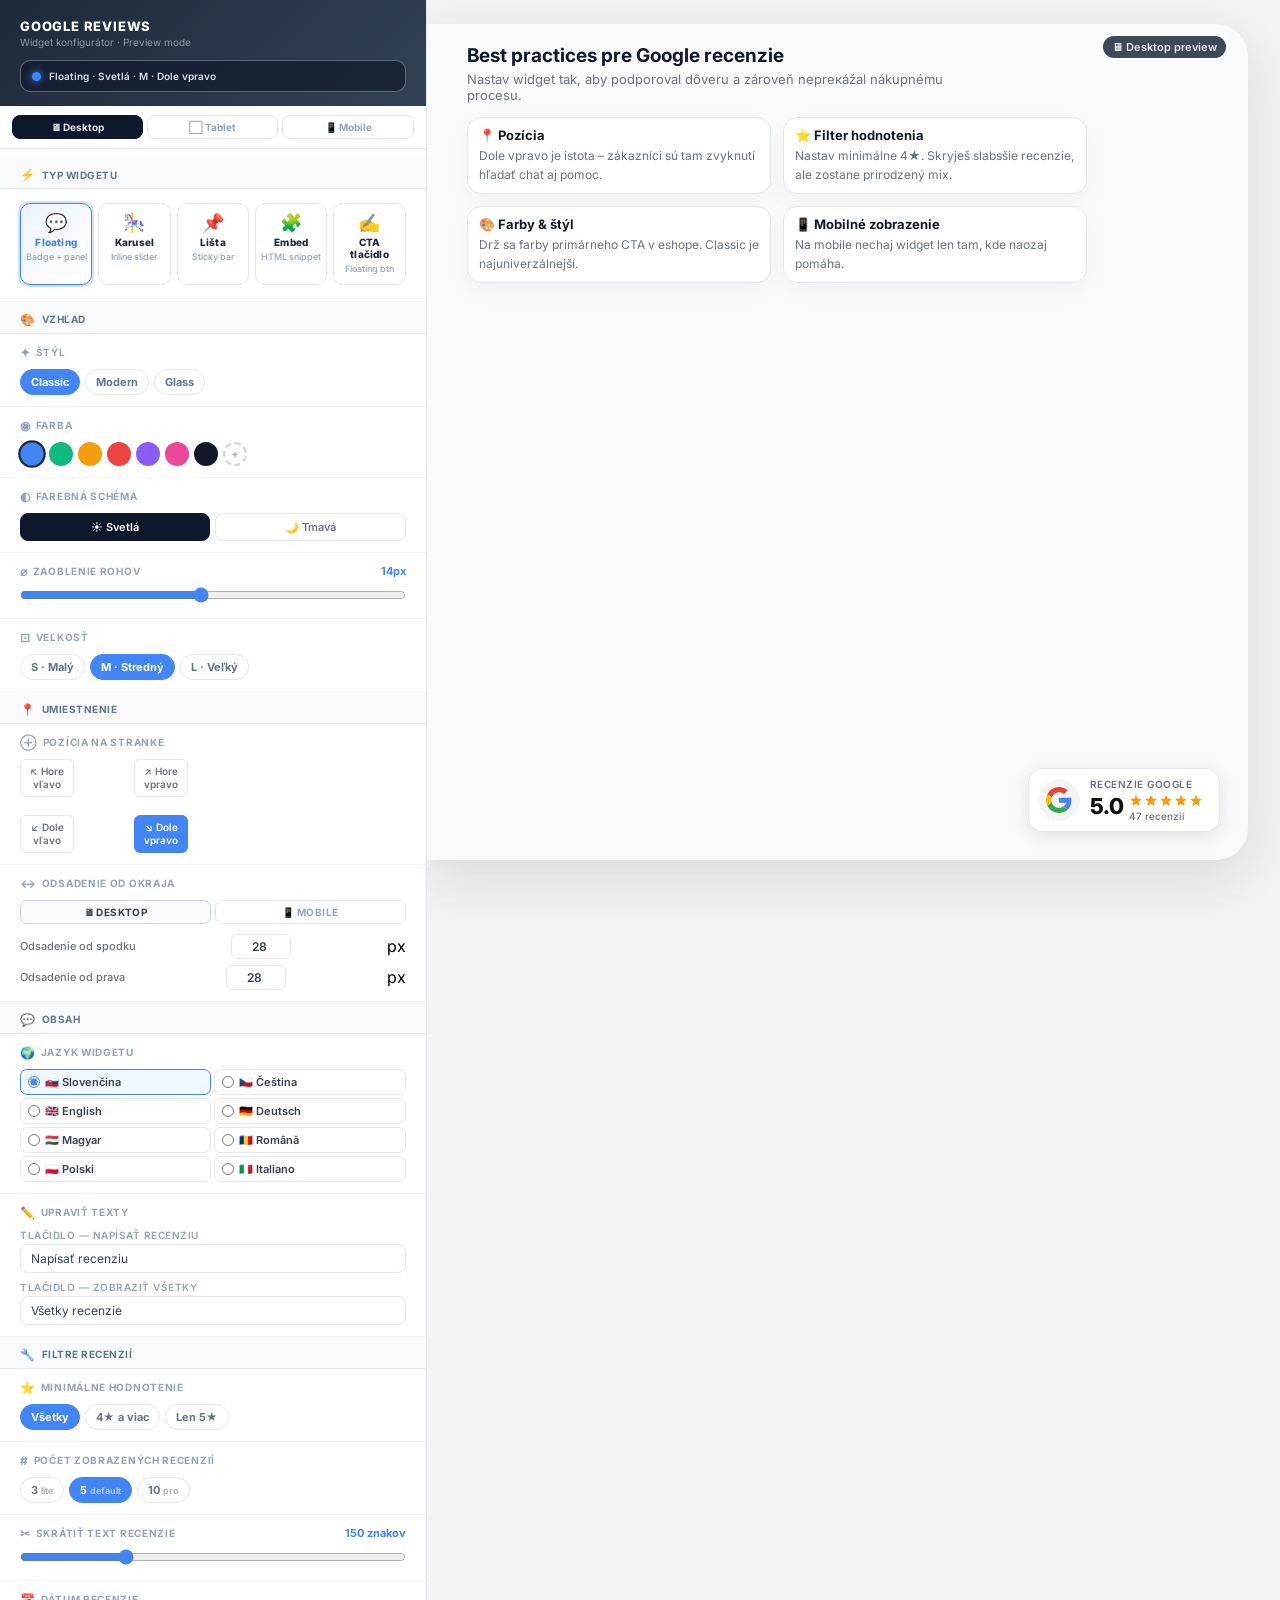
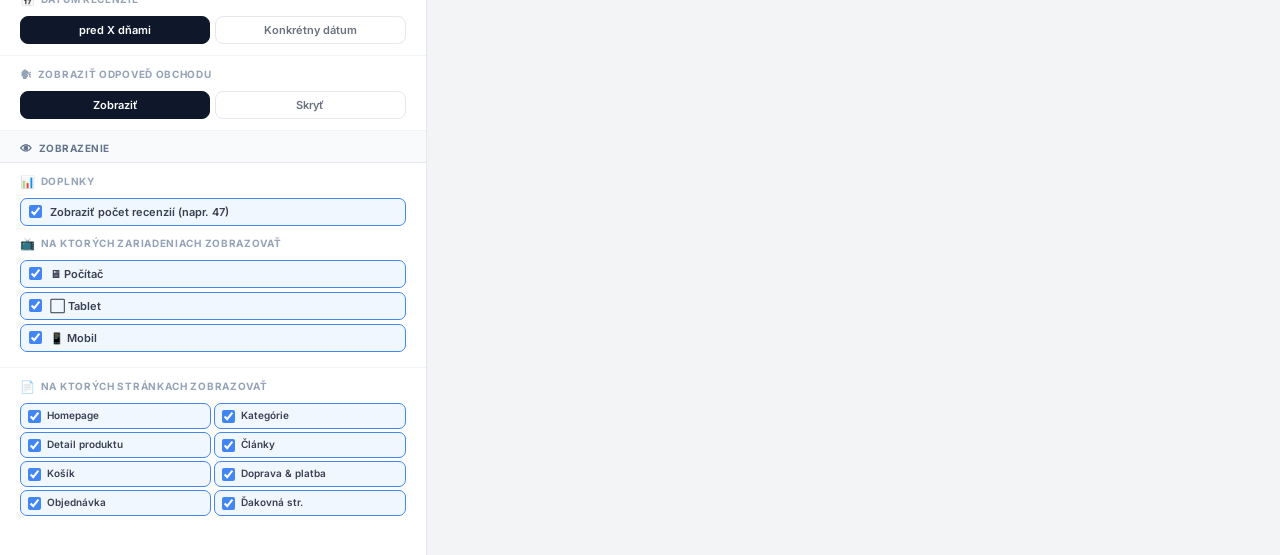
==== commit e6401ee7: "feat(ux): update type-btn subtitles to user-friendly labels" ====
--- a/google_reviews_widget_v9.html
+++ b/google_reviews_widget_v9.html
@@ -17,7 +17,7 @@
       <div class="cfg-head-sub">Widget konfigurátor · Preview mode</div>
       <div class="cfg-preview">
         <div class="cfg-preview-dot" id="preview-dot"></div>
-        <div class="cfg-preview-text" id="preview-text">Floating · Light · M · Dole vpravo</div>
+        <div class="cfg-preview-text" id="preview-text">Floating · Svetlá · M · Dole vpravo</div>
       </div>
     </div>
 
@@ -53,7 +53,7 @@
           </div>
           <div class="type-btn" data-type="c4" onclick="switchType('c4',this)">
             <div class="type-icon">✍️</div>
-            <div class="type-label">CTA button</div>
+            <div class="type-label">CTA tlačidlo</div>
             <div class="type-sub">Floating btn</div>
           </div>
         </div>
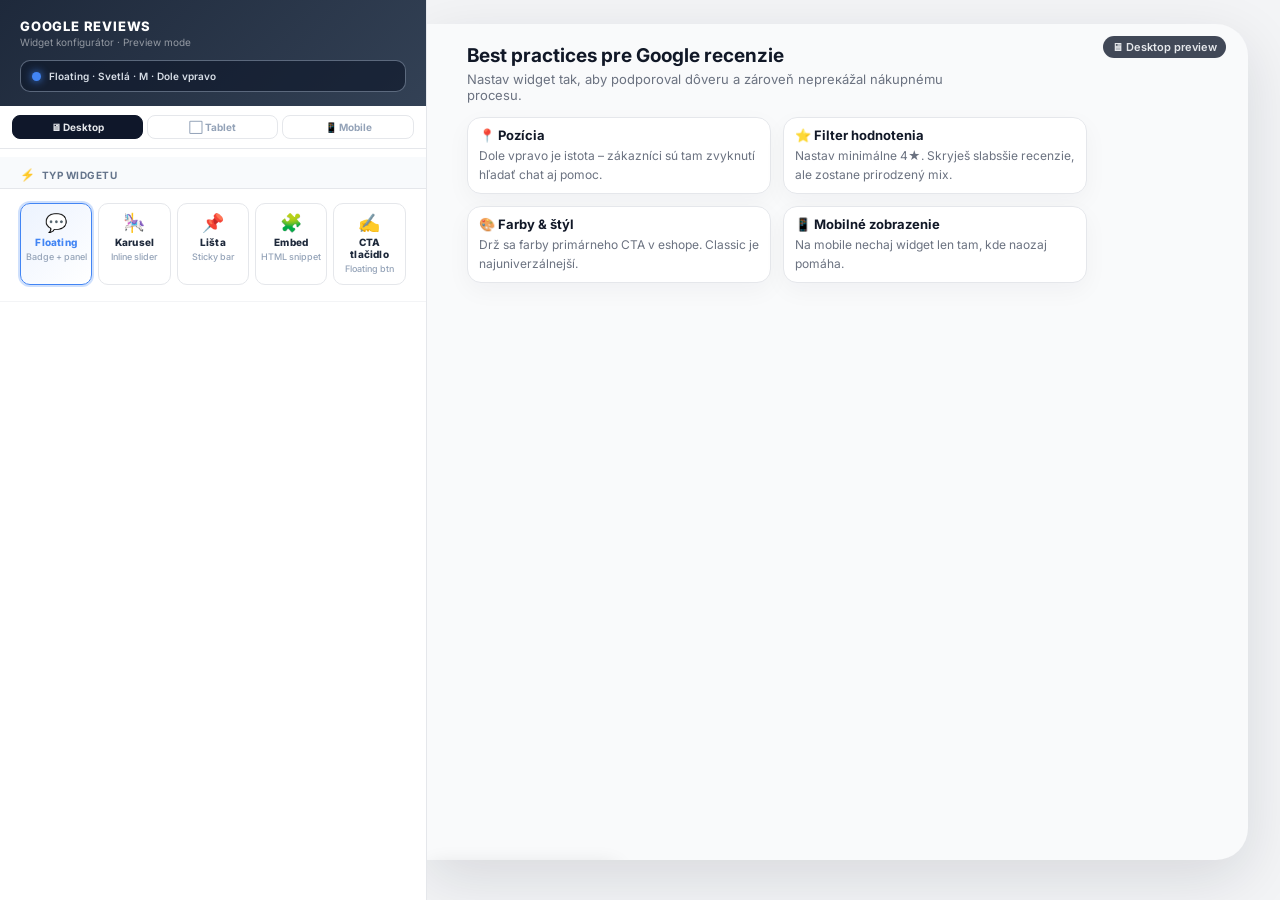
==== commit 7778d7ea: "fix(configurator): add viewport-fit=cover for iPhone Dynamic Island safe areas" ====
--- a/google_reviews_widget_v9.html
+++ b/google_reviews_widget_v9.html
@@ -2,7 +2,7 @@
 <html lang="sk">
 <head>
 <meta charset="UTF-8">
-<meta name="viewport" content="width=device-width, initial-scale=1.0">
+<meta name="viewport" content="width=device-width, initial-scale=1.0, viewport-fit=cover">
 <title>Google Reviews Widget – v9</title>
 <link href="https://fonts.googleapis.com/css2?family=Inter:wght@400;500;600;700;800&display=swap" rel="stylesheet">
 <link rel="stylesheet" href="styles.css">
--- a/styles.css
+++ b/styles.css
@@ -129,6 +129,8 @@
   flex:1; padding:5px 4px; border-radius:8px; border:1.5px solid #e5e7eb;
   font-size:10px; font-weight:700; color:#94a3b8; background:#fff;
   text-align:center; cursor:pointer; transition:all .15s;
+  touch-action:manipulation;
+  -webkit-tap-highlight-color:transparent;
 }
 .dev-btn.active{ background:#0f172a; color:#e5e7eb; border-color:#0f172a; }
 
@@ -141,20 +143,38 @@
 .cfg-label-icon{ font-size:12px; }
 
 .cfg-row{ display:flex; gap:5px; flex-wrap:wrap; }
-.pill-btn{ padding:5px 10px; border-radius:20px; border:1.5px solid #e5e7eb; font-size:11px; font-weight:700; cursor:pointer; background:#fff; color:#64748b; transition:all .15s; white-space:nowrap; }
+.pill-btn{
+  padding:5px 10px; border-radius:20px; border:1.5px solid #e5e7eb;
+  font-size:11px; font-weight:700; cursor:pointer; background:#fff;
+  color:#64748b; transition:all .15s; white-space:nowrap;
+  touch-action:manipulation;
+  -webkit-tap-highlight-color:transparent;
+}
 .pill-btn.active{ background:var(--accent); color:#fff; border-color:var(--accent); }
 .color-swatch{ width:24px; height:24px; border-radius:50%; cursor:pointer; border:2px solid transparent; transition:all .15s; }
 .color-swatch.active{ border-color:#1e293b; transform:scale(1.15); }
 .color-custom{ width:24px; height:24px; border-radius:50%; cursor:pointer; border:2px dashed #d1d5db; position:relative; display:flex; align-items:center; justify-content:center; font-size:12px; color:#9ca3af; }
 .color-custom input[type=color]{ position:absolute; opacity:0; inset:0; cursor:pointer; }
 .toggle-wrap{ display:flex; gap:5px; }
-.toggle-btn{ flex:1; padding:6px; border-radius:8px; border:1.5px solid #e5e7eb; font-size:11px; font-weight:600; cursor:pointer; text-align:center; background:#fff; color:#6b7280; transition:all .15s; }
+.toggle-btn{
+  flex:1; padding:6px; border-radius:8px; border:1.5px solid #e5e7eb;
+  font-size:11px; font-weight:600; cursor:pointer; text-align:center;
+  background:#fff; color:#6b7280; transition:all .15s;
+  touch-action:manipulation;
+  -webkit-tap-highlight-color:transparent;
+}
 .toggle-btn.active{ background:#0f172a; color:#fff; border-color:#0f172a; }
 .slider-row{ display:flex; align-items:center; justify-content:space-between; margin-bottom:4px; }
 .cfg-slider{ width:100%; accent-color:var(--accent); cursor:pointer; margin-top:4px; }
 .cfg-slider-val{ font-size:11px; color:var(--accent); font-weight:700; }
 .pos-grid{ display:grid; grid-template-columns:repeat(3,minmax(0,1fr)); gap:3px; max-width:168px; }
-.pos-btn{ padding:5px 3px; border-radius:6px; border:1.5px solid #e5e7eb; font-size:10px; font-weight:600; cursor:pointer; text-align:center; background:#fff; color:#6b7280; line-height:1.3; transition:all .15s; }
+.pos-btn{
+  padding:5px 3px; border-radius:6px; border:1.5px solid #e5e7eb;
+  font-size:10px; font-weight:600; cursor:pointer; text-align:center;
+  background:#fff; color:#6b7280; line-height:1.3; transition:all .15s;
+  touch-action:manipulation;
+  -webkit-tap-highlight-color:transparent;
+}
 .pos-btn.active{ background:var(--accent); color:#fff; border-color:var(--accent); }
 .pos-btn.hb{ visibility:hidden; }
 
@@ -195,6 +215,9 @@
   transition:box-shadow .25s ease, transform .25s ease;
   backdrop-filter: var(--gr-blur, none);
   -webkit-backdrop-filter: var(--gr-blur, none);
+  -webkit-transform:translateZ(0);
+  transform:translateZ(0);
+  will-change:transform;
 }
 .gr-logo-wrap{
   border-radius:50% !important;
@@ -285,6 +308,9 @@
   box-shadow:0 16px 56px rgba(0,0,0,.14);
   backdrop-filter: var(--gr-blur, none);
   -webkit-backdrop-filter: var(--gr-blur, none);
+  -webkit-transform:translateZ(0);
+  transform:translateZ(0);
+  will-change:transform;
 }
 #gr-panel.open{ opacity:1; transform:none; pointer-events:all; }
 
@@ -346,6 +372,8 @@
   transition:background .15s; margin-top:2px;
   backdrop-filter: var(--gr-close-blur, none);
   -webkit-backdrop-filter: var(--gr-close-blur, none);
+  touch-action:manipulation;
+  -webkit-tap-highlight-color:transparent;
 }
 .gr-close:hover{ filter:brightness(.9); }
 .gr-close svg{ width:12px; height:12px; color:var(--gr-close-icon,#6b7280); }
@@ -390,6 +418,8 @@
   flex:1; padding:8px 10px; font-size:12px; font-weight:600; text-align:center;
   cursor:pointer; border-radius:calc(var(--radius) - 4px); border:none;
   font-family:"Inter",sans-serif; transition:all .15s;
+  touch-action:manipulation;
+  -webkit-tap-highlight-color:transparent;
 }
 #gr-panel.modern-panel .gr-btn{ border-radius:10px; padding:9px 12px; font-weight:700; }
 .gr-btn-outline{
@@ -429,7 +459,7 @@
   font-size:12px; color:var(--gr-text-body,#4b5563); line-height:1.55; margin:0;
 }
 .glass-bg-light .gr-owner-reply, #gr-panel.glass-light .gr-owner-reply{
-  background:rgba(255,255,255,0.12); border-left-color:rgba(255,255,255,0.60);
+  background:rgba(255,255,255,0.18); border-left-color:rgba(255,255,255,0.60);
   backdrop-filter:blur(8px); -webkit-backdrop-filter:blur(8px);
 }
 .glass-bg-light .gr-owner-label, #gr-panel.glass-light .gr-owner-label{ color:rgba(255,255,255,0.85); }
@@ -460,6 +490,8 @@
   cursor:pointer;
   transition:all .15s;
   text-align:center;
+  touch-action:manipulation;
+  -webkit-tap-highlight-color:transparent;
 }
 .type-btn:hover{ border-color:var(--accent); background:#f0f7ff; }
 .type-btn.active{
@@ -558,6 +590,8 @@
   border-radius:var(--radius); font-size:12px; font-weight:700; cursor:pointer;
   font-family:"Inter",sans-serif; white-space:nowrap; transition:filter .15s;
   box-shadow:var(--gr-btn-primary-shadow,none);
+  touch-action:manipulation;
+  -webkit-tap-highlight-color:transparent;
 }
 .gr-bar-cta:hover{ filter:brightness(.92); }
 .gr-bar-dismiss{
@@ -569,6 +603,8 @@
   flex-shrink:0; transition:filter .15s;
   backdrop-filter:var(--gr-close-blur,none);
   -webkit-backdrop-filter:var(--gr-close-blur,none);
+  touch-action:manipulation;
+  -webkit-tap-highlight-color:transparent;
 }
 .gr-bar-dismiss:hover{ filter:brightness(.9); }
 .gr-bar-dismiss svg{ width:11px; height:11px; color:var(--gr-close-icon,#6b7280); }
@@ -657,6 +693,8 @@
   transition:filter .15s;
   box-shadow:var(--gr-btn-primary-shadow, none);
   white-space:nowrap;
+  touch-action:manipulation;
+  -webkit-tap-highlight-color:transparent;
 }
 .emb-btn-write:hover{ filter:brightness(.92); }
 .emb-btn-all{
@@ -671,6 +709,8 @@
   white-space:nowrap;
   backdrop-filter:var(--gr-btn-outline-blur, none);
   -webkit-backdrop-filter:var(--gr-btn-outline-blur, none);
+  touch-action:manipulation;
+  -webkit-tap-highlight-color:transparent;
 }
 .emb-btn-all:hover{ filter:brightness(.96); }
 
@@ -774,6 +814,8 @@
   user-select:none;
   text-decoration:none;
   white-space:nowrap;
+  touch-action:manipulation;
+  -webkit-tap-highlight-color:transparent;
 }
 .cta-btn:hover{
   filter:brightness(.93);
@@ -893,7 +935,121 @@
   to{ opacity:1; transform:scale(1); }
 }
 
+@supports (-webkit-backdrop-filter: blur(1px)) {
+  .gr-bar.glass-bar,
+  #gr-badge.horiz,
+  #gr-badge.vert,
+  #gr-panel,
+  .cta-btn.cta-glass,
+  .cta-btn.cta-glass-dark {
+    -webkit-backdrop-filter: var(--gr-blur, none);
+    backdrop-filter: var(--gr-blur, none);
+  }
+}
+
 @media(max-width:900px){
   #preview-stage-wrapper{ display:none; }
   #config{ width:100%; max-width:100%; }
 }
+
+/* ══════════════════════════════════════════════════════════════
+   STICKY SAVE FOOTER — always above Safari toolbar
+   ══════════════════════════════════════════════════════════════ */
+.cfg-save-footer {
+  position: sticky;
+  bottom: 0;
+  left: 0; right: 0;
+  background: #fff;
+  border-top: 1px solid #e5e7eb;
+  padding: 12px 20px;
+  padding-bottom: calc(12px + env(safe-area-inset-bottom, 0px));
+  z-index: 30;
+}
+.cfg-save-btn {
+  width: 100%;
+  background: #1e293b;
+  color: #fff;
+  border: none;
+  border-radius: 10px;
+  padding: 13px 20px;
+  font-size: 14px;
+  font-weight: 700;
+  cursor: pointer;
+  letter-spacing: .2px;
+  transition: background .15s;
+}
+.cfg-save-btn:hover { background: #4285F4; }
+.cfg-save-btn:active { background: #1d4ed8; transform: scale(.98); }
+
+/* ══════════════════════════════════════════════════════════════
+   MOBILE RESPONSIVE — iPhone 17 Pro (393px) & all phones
+   ══════════════════════════════════════════════════════════════ */
+@media(max-width:900px){
+  /* Already hides preview — just ensure #config fills correctly */
+  #config {
+    display: flex;
+    flex-direction: column;
+    height: 100dvh;       /* dynamic viewport height — excludes Safari toolbar */
+    overflow: hidden;
+  }
+  .cfg-head { flex-shrink: 0; }
+  .cfg-device-bar { flex-shrink: 0; }
+  .cfg-body {
+    flex: 1;
+    overflow-y: auto;
+    -webkit-overflow-scrolling: touch;
+    padding-bottom: 0;
+  }
+}
+
+@media(max-width:600px){
+  /* Header compact */
+  .cfg-head { padding: 14px 16px 12px; }
+  .cfg-head-title { font-size: 12px; }
+  .cfg-head-sub { font-size: 10px; }
+  .cfg-preview { margin-top: 8px; }
+
+  /* Device bar */
+  .cfg-device-bar { padding: 8px 12px; gap: 6px; }
+  .dev-btn { font-size: 11px; padding: 5px 10px; }
+
+  /* Sections */
+  .cfg-group { padding: 8px 16px 5px; font-size: 9px; }
+  .cfg-section { padding: 10px 16px; }
+  .cfg-label { font-size: 10px; }
+
+  /* Type grid — 3+2 layout on mobile */
+  .type-grid { grid-template-columns: repeat(3, 1fr); gap: 6px; }
+  .type-btn { padding: 8px 6px; }
+  .type-icon { font-size: 18px; }
+  .type-label { font-size: 10px; }
+  .type-sub { font-size: 9px; }
+
+  /* Pill buttons — wrap nicely */
+  .cfg-row { gap: 6px; flex-wrap: wrap; }
+  .pill-btn { font-size: 11px; padding: 5px 10px; }
+
+  /* Toggle buttons */
+  .toggle-wrap { gap: 6px; }
+  .toggle-btn { font-size: 11px; padding: 6px 12px; }
+
+  /* Sliders */
+  .cfg-slider { height: 36px; }
+  .slider-row { margin-bottom: 6px; }
+
+  /* Checkboxes */
+  .chk-single { font-size: 12px; padding: 5px 0; }
+
+  /* Color swatches */
+  .color-swatch { width: 26px; height: 26px; }
+
+  /* Save footer */
+  .cfg-save-footer { padding: 10px 16px; padding-bottom: calc(10px + env(safe-area-inset-bottom, 0px)); }
+  .cfg-save-btn { padding: 12px 16px; font-size: 13px; border-radius: 9px; }
+}
+
+@media(max-width:393px){
+  /* iPhone 17 Pro exact */
+  .type-grid { grid-template-columns: repeat(3, 1fr); }
+  .cfg-section { padding: 9px 14px; }
+}
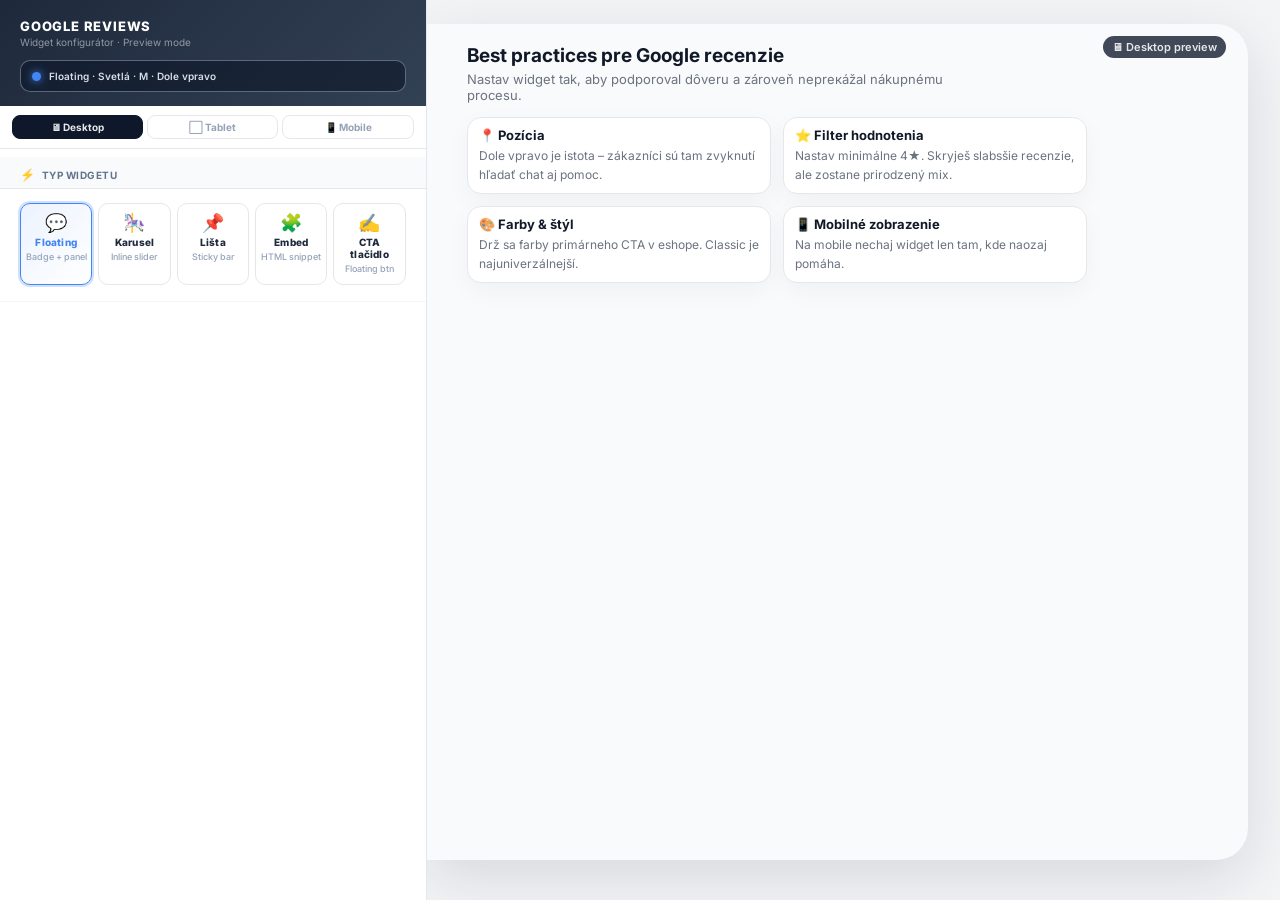
==== commit 4a73e407: "fix: display=1 CSS override — transparent bg, overflow:visible, fixed inset:0" ====
--- a/google_reviews_widget_v9.html
+++ b/google_reviews_widget_v9.html
@@ -122,6 +122,24 @@
   </div>
 </div>
 
+<script>
+(function(){
+  const p = new URLSearchParams(window.location.search);
+  if (p.get("display")==="1") {
+    const s = document.createElement("style");
+    s.textContent = [
+      "html,body{background:transparent!important;overflow:visible!important}",
+      ".app-shell{background:transparent!important;display:block!important}",
+      "#config{display:none!important}",
+      "#preview-stage-wrapper{background:transparent!important;flex:1;width:100%;height:100%;padding:0!important;border:none!important}",
+      "#preview-stage{background:transparent!important;overflow:visible!important;max-width:none!important;width:100vw!important;height:100vh!important;border-radius:0!important;box-shadow:none!important;position:fixed!important;inset:0!important}",
+      "#preview-inner{background:transparent!important;border:none!important;min-height:unset!important;padding:0!important}",
+      "#device-label,.preview-copy,.tip-grid,.tip-card{display:none!important}"
+    ].join("");
+    document.head.appendChild(s);
+  }
+})();
+</script>
 <script src="widget.js"></script>
 </body>
 </html>
--- a/styles.css
+++ b/styles.css
@@ -25,6 +25,7 @@
   background:#f9fafb;
   box-shadow:0 18px 60px rgba(15,23,42,.12);
   overflow:hidden;
+  overflow:clip; /* Safari: clip doesn't trap position:fixed/absolute children */
   transition: background 0.4s ease;
 }
 
@@ -956,14 +957,7 @@
    STICKY SAVE FOOTER — always above Safari toolbar
    ══════════════════════════════════════════════════════════════ */
 .cfg-save-footer {
-  position: sticky;
-  bottom: 0;
-  left: 0; right: 0;
-  background: #fff;
-  border-top: 1px solid #e5e7eb;
-  padding: 12px 20px;
-  padding-bottom: calc(12px + env(safe-area-inset-bottom, 0px));
-  z-index: 30;
+  display: none; /* save button moved to admin modal-footer */
 }
 .cfg-save-btn {
   width: 100%;
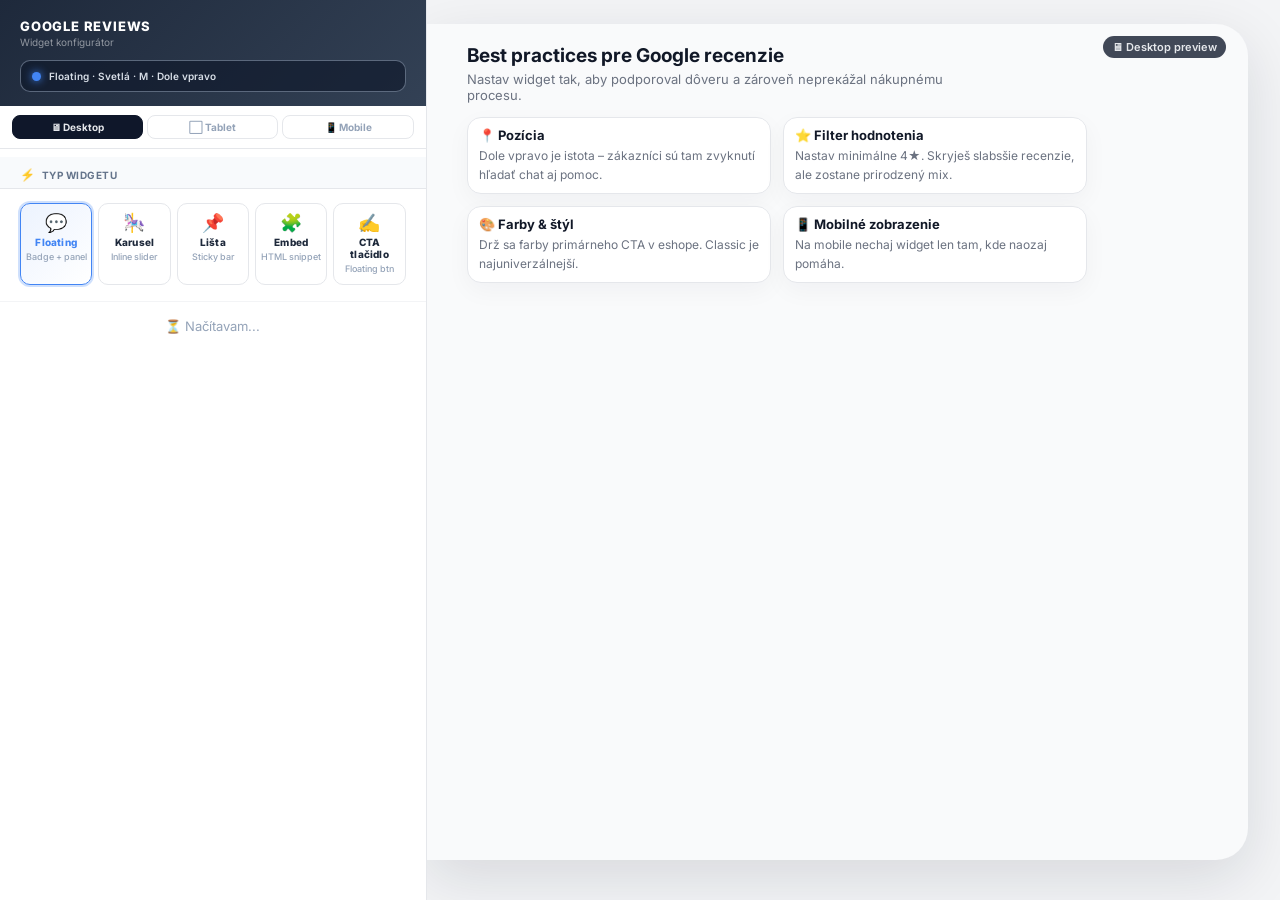
==== commit d4df8a5d: "fix: cfg-dynamic loading placeholder + remove Preview mode label" ====
--- a/google_reviews_widget_v9.html
+++ b/google_reviews_widget_v9.html
@@ -14,7 +14,7 @@
   <div id="config">
     <div class="cfg-head">
       <div class="cfg-head-title">Google Reviews</div>
-      <div class="cfg-head-sub">Widget konfigurátor · Preview mode</div>
+      <div class="cfg-head-sub">Widget konfigurátor</div>
       <div class="cfg-preview">
         <div class="cfg-preview-dot" id="preview-dot"></div>
         <div class="cfg-preview-text" id="preview-text">Floating · Svetlá · M · Dole vpravo</div>
@@ -58,7 +58,7 @@
           </div>
         </div>
       </div>
-      <div id="cfg-dynamic"></div>
+      <div id="cfg-dynamic"><div style="padding:16px;color:#94a3b8;font-size:13px;text-align:center">⏳ Načítavam...</div></div>
     </div>
   </div>
 
